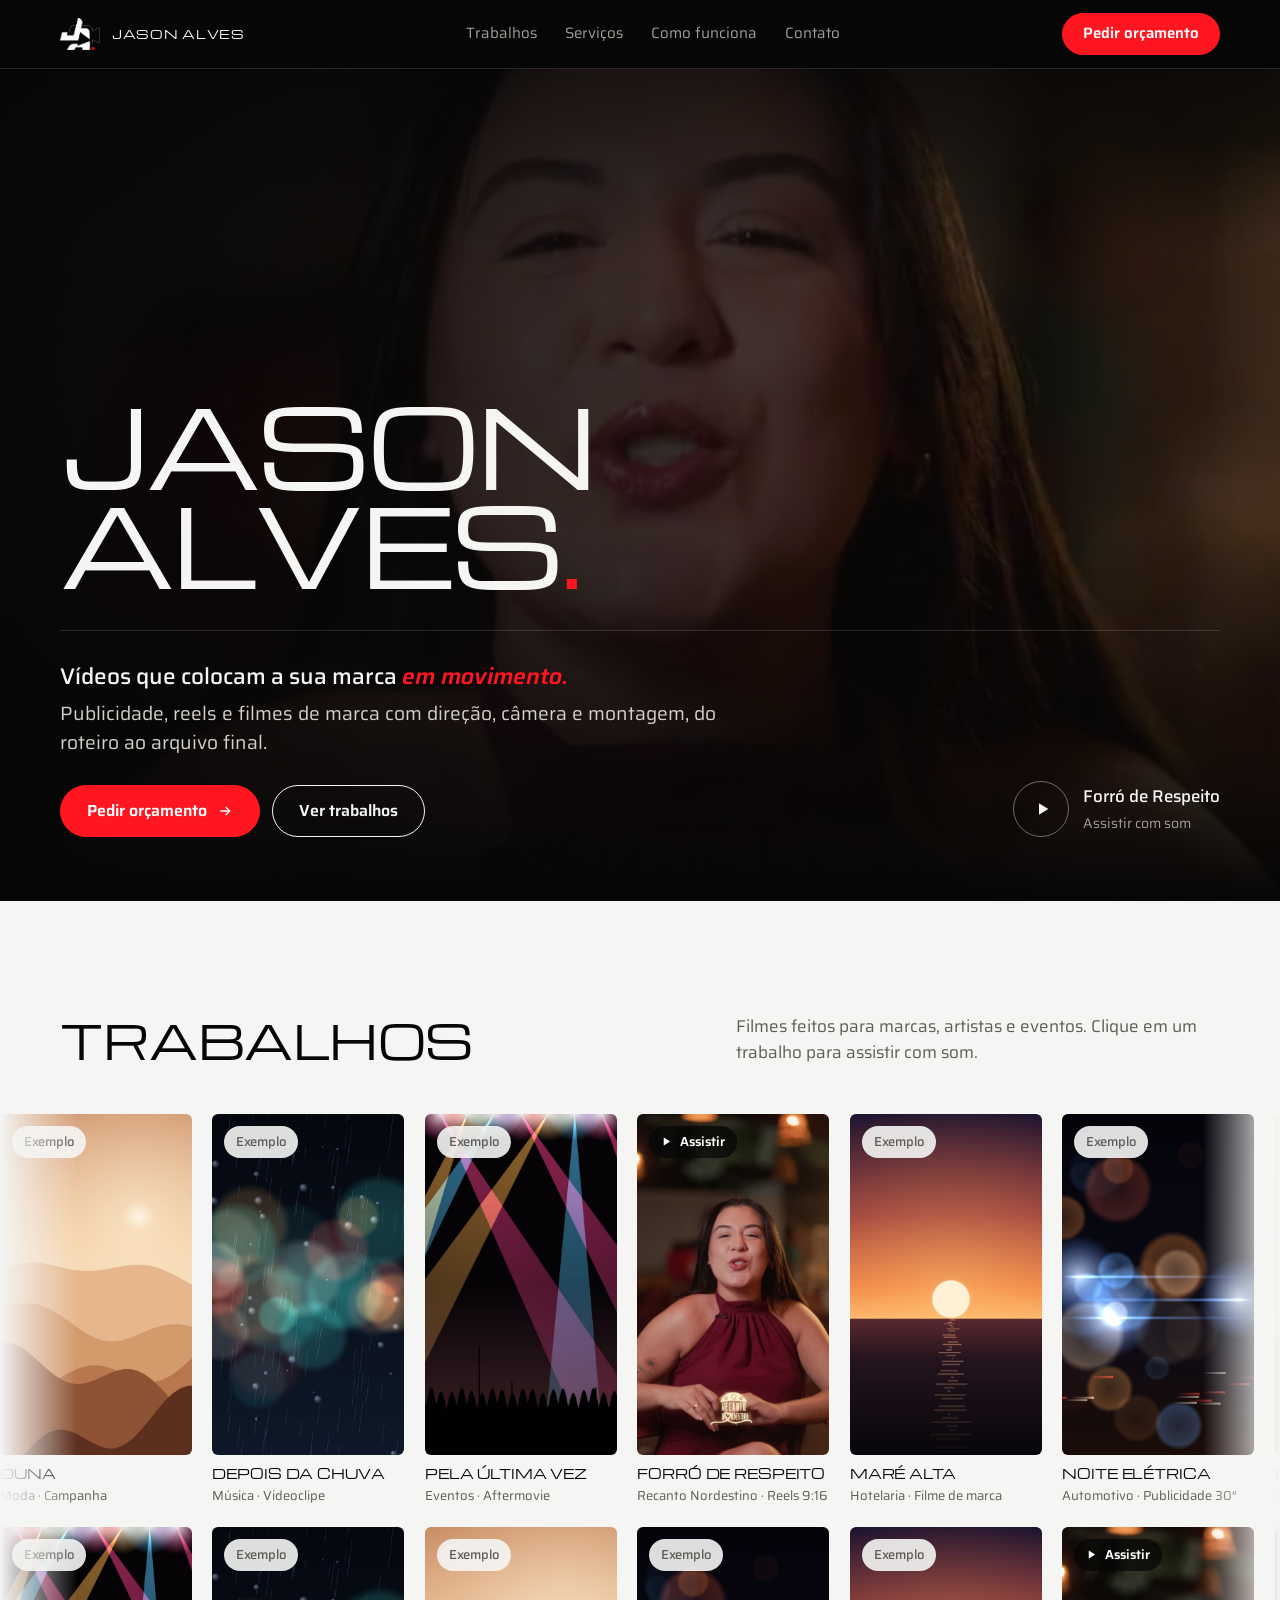
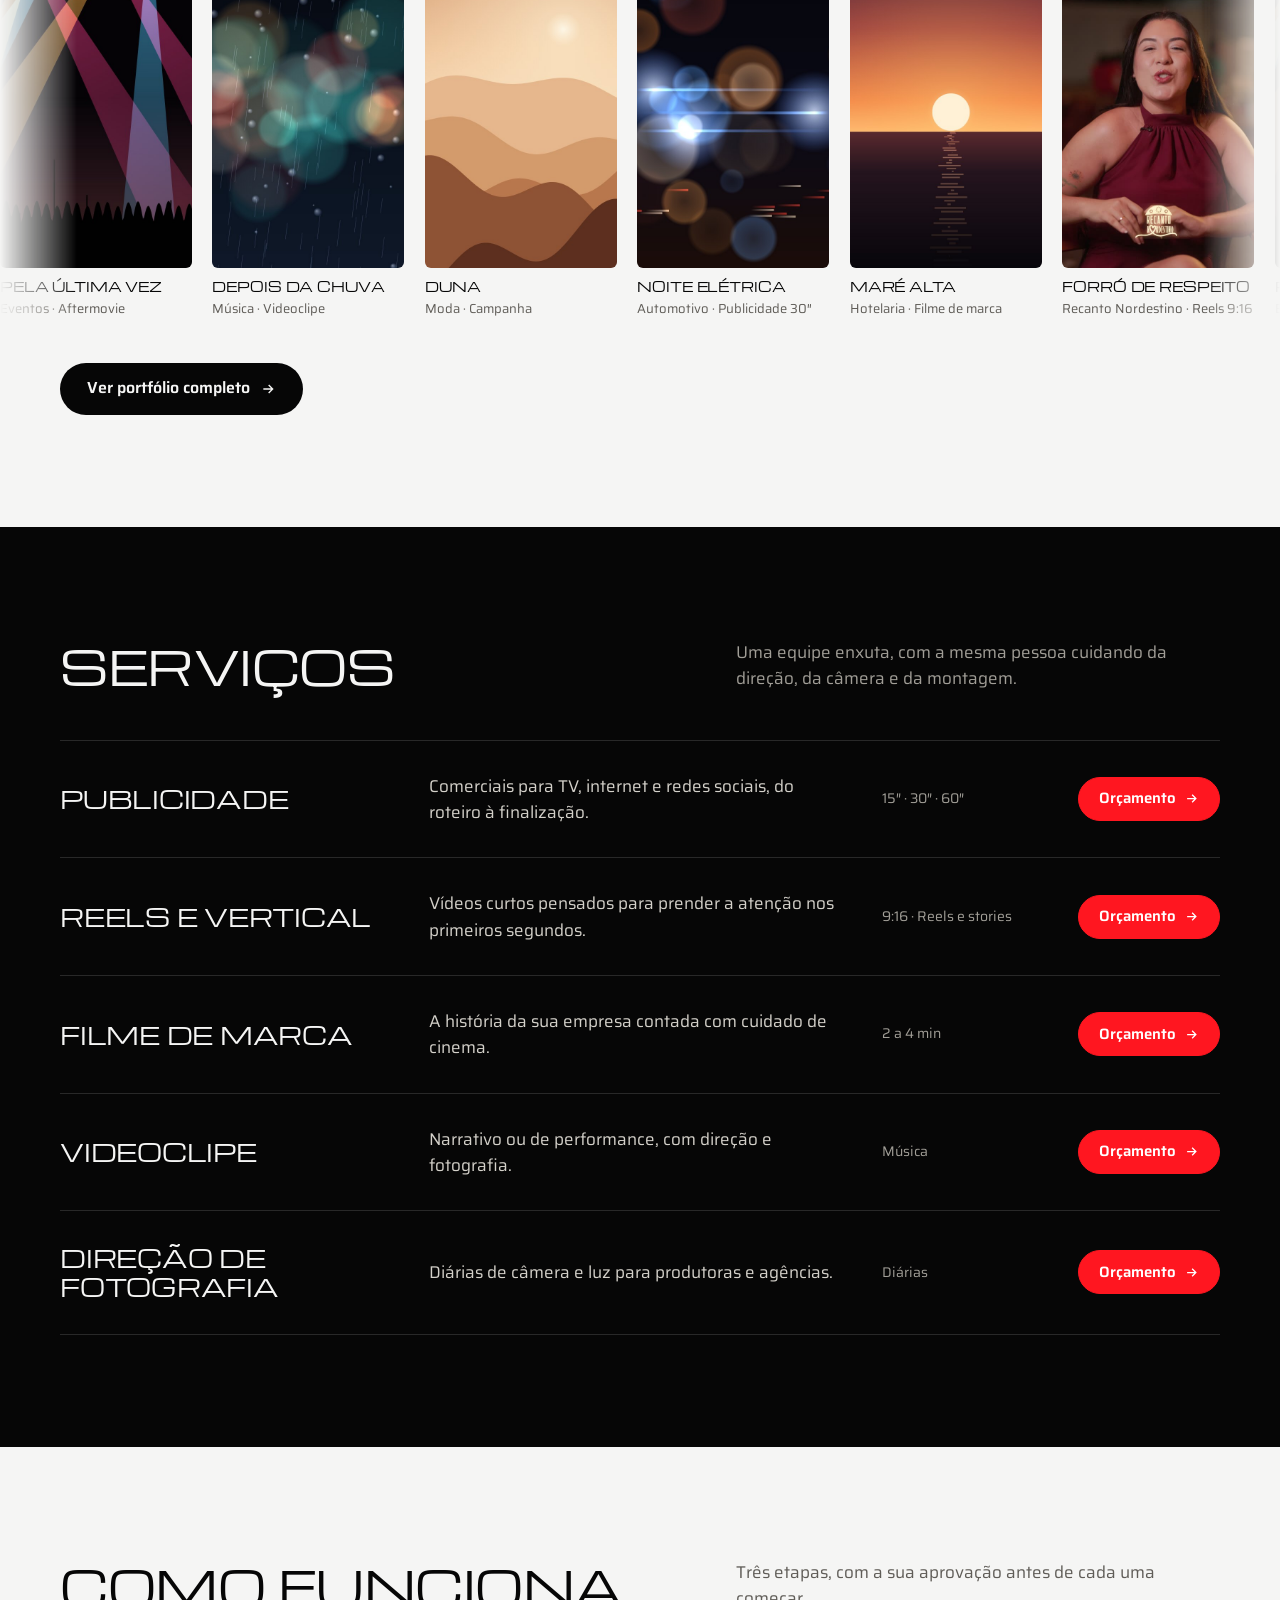
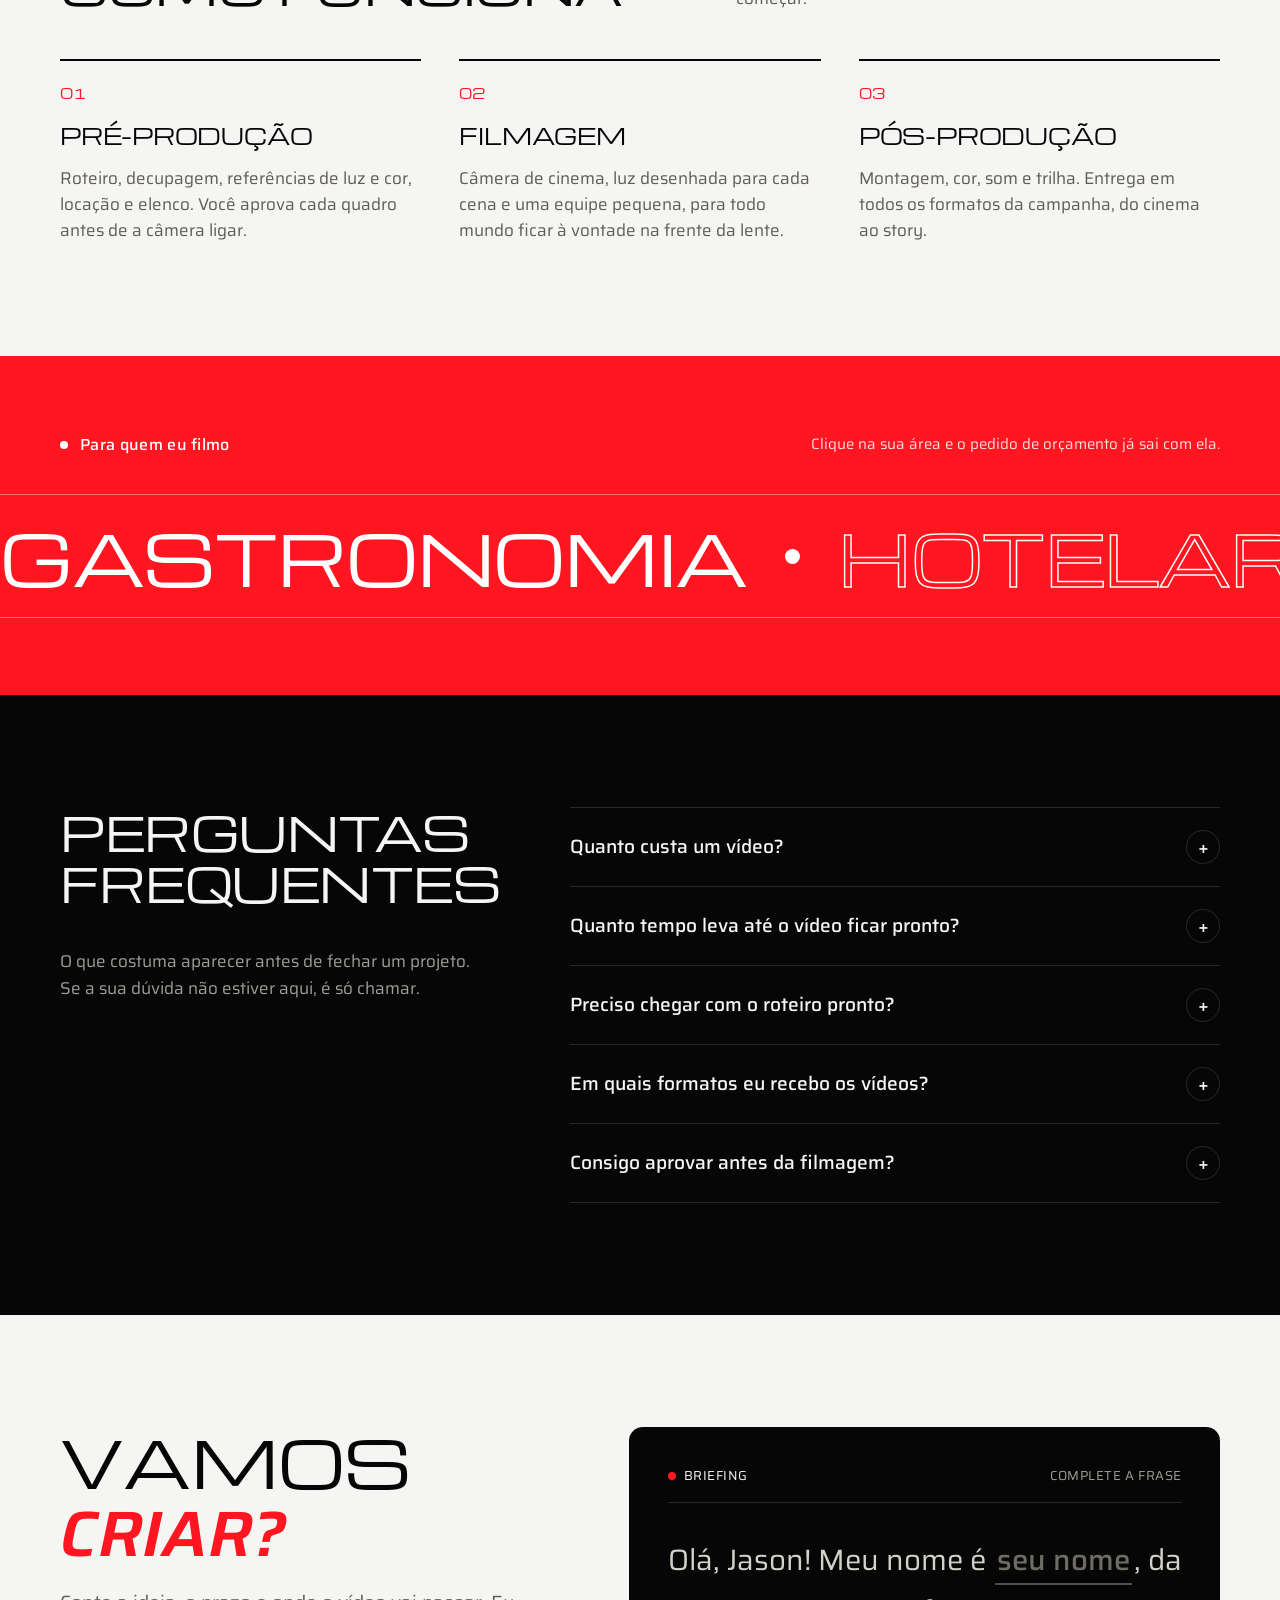
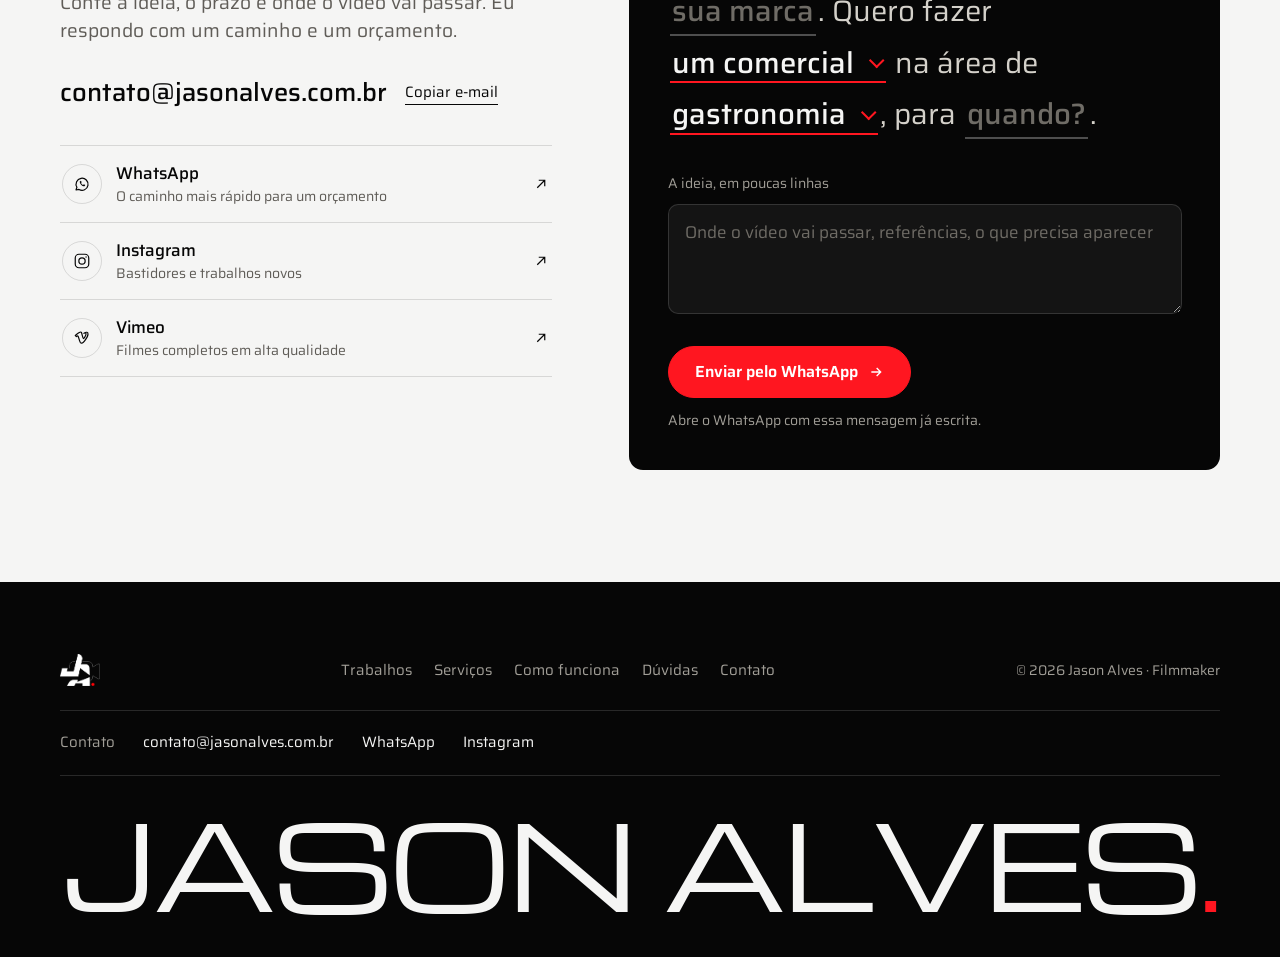
==== segundo/index.html @ 7a382212 "Versão estática em /segundo, ao lado do site atual Cópia do branch site-estatico com os caminhos aju" ====
<!doctype html>
<html lang="pt-BR">
<head>
<meta charset="utf-8">
<meta name="viewport" content="width=device-width, initial-scale=1, viewport-fit=cover">
<title>Jason Alves · Filmmaker</title>
<meta name="description" content="Jason Alves, filmmaker. Publicidade, reels, filmes de marca e videoclipes, do roteiro ao arquivo final.">
<meta name="theme-color" content="#060606">
<link rel="icon" type="image/png" href="/segundo/media/logo-dark.png">
<meta property="og:type" content="website">
<meta property="og:title" content="Jason Alves · Filmmaker">
<meta property="og:description" content="Publicidade, reels, filmes de marca e videoclipes.">
<meta property="og:image" content="/segundo/media/recanto-poster.jpg">
<meta name="twitter:card" content="summary_large_image">
<link rel="preconnect" href="https://fonts.googleapis.com">
<link rel="preconnect" href="https://fonts.gstatic.com" crossorigin>
<link rel="stylesheet" href="https://fonts.googleapis.com/css2?family=Michroma&family=Saira:ital,wght@0,400;0,500;0,600;1,500;1,600&display=swap">
<link rel="stylesheet" href="/segundo/assets/site.css">
</head>
<body>

<header class="top">
  <div class="wrap">
    <a class="brand" href="/segundo" aria-label="Jason Alves, início"><img src="/segundo/media/logo-light.png" alt="" width="40" height="32"><span>Jason Alves</span></a>
    <nav class="menu" aria-label="Principal">
      <a href="/segundo/trabalhos">Trabalhos</a><a href="/segundo/#servicos">Serviços</a><a href="/segundo/#processo">Como funciona</a><a href="/segundo/#contato">Contato</a>
    </nav>
    <a class="btn btn-red fx" href="/segundo/#contato">Pedir orçamento</a>
  </div>
</header>

<main>
<section class="hero dark" id="topo">
  <video class="hero-bg" id="heroVideo" src="/segundo/media/hero-wide.mp4" poster="/segundo/media/hero-wide.jpg" muted loop playsinline autoplay preload="auto" aria-hidden="true"></video>
  <div class="wrap">
    <h1 class="hero-name">Jason<br>Alves<i>.</i></h1>
    <div class="hero-foot">
      <div>
        <p class="lead"><strong>Vídeos que colocam a sua marca <em>em movimento.</em></strong> Publicidade, reels e filmes de marca com direção, câmera e montagem, do roteiro ao arquivo final.</p>
        <div class="cta">
          <a class="btn btn-red fx" href="#contato">Pedir orçamento
            <svg viewBox="0 0 24 24" fill="none" stroke="currentColor" stroke-width="2" aria-hidden="true"><path d="M5 12h14M13 6l6 6-6 6"/></svg></a>
          <a class="btn btn-ghost" href="#trabalhos">Ver trabalhos</a>
        </div>
      </div>
      <button class="hero-play" type="button" data-play="/segundo/media/recanto.mp4" data-title="Forró de Respeito · Recanto Nordestino">
        <span class="ic"><svg viewBox="0 0 24 24" fill="currentColor" aria-hidden="true"><path d="M6 3.5v17l14-8.5z"/></svg></span>
        <span><b>Forró de Respeito</b><small>Assistir com som</small></span></button>
    </div>
  </div>
</section>

<section class="reels-home" id="trabalhos">
  <div class="wrap">
    <div class="sec-head">
      <h2>Trabalhos</h2>
      <p>Filmes feitos para marcas, artistas e eventos. Clique em um trabalho para assistir com som.</p>
    </div>
  </div>
  <div class="reel-rows">
    <div class="reel-row" data-reel-row><div class="reel-track"></div></div>
    <div class="reel-row" data-reel-row><div class="reel-track"></div></div>
  </div>
  <div class="wrap reels-more">
    <a class="btn btn-dark" href="/segundo/trabalhos">Ver portfólio completo
      <svg viewBox="0 0 24 24" fill="none" stroke="currentColor" stroke-width="2" aria-hidden="true"><path d="M5 12h14M13 6l6 6-6 6"/></svg></a>
  </div>
</section>

<section class="dark" id="servicos">
  <div class="wrap">
    <div class="sec-head">
      <h2>Serviços</h2>
      <p>Uma equipe enxuta, com a mesma pessoa cuidando da direção, da câmera e da montagem.</p>
    </div>
    <ul class="svc">
      <li><h3>Publicidade</h3><p>Comerciais para TV, internet e redes sociais, do roteiro à finalização.</p><span>15″ · 30″ · 60″</span><a class="ask fx" href="#contato" data-tipo="Publicidade">Orçamento<svg viewBox="0 0 24 24" fill="none" stroke="currentColor" stroke-width="2" aria-hidden="true"><path d="M5 12h14M13 6l6 6-6 6"/></svg></a></li>
      <li><h3>Reels e vertical</h3><p>Vídeos curtos pensados para prender a atenção nos primeiros segundos.</p><span>9:16 · Reels e stories</span><a class="ask fx" href="#contato" data-tipo="Reels">Orçamento<svg viewBox="0 0 24 24" fill="none" stroke="currentColor" stroke-width="2" aria-hidden="true"><path d="M5 12h14M13 6l6 6-6 6"/></svg></a></li>
      <li><h3>Filme de marca</h3><p>A história da sua empresa contada com cuidado de cinema.</p><span>2 a 4 min</span><a class="ask fx" href="#contato" data-tipo="Filme de marca">Orçamento<svg viewBox="0 0 24 24" fill="none" stroke="currentColor" stroke-width="2" aria-hidden="true"><path d="M5 12h14M13 6l6 6-6 6"/></svg></a></li>
      <li><h3>Videoclipe</h3><p>Narrativo ou de performance, com direção e fotografia.</p><span>Música</span><a class="ask fx" href="#contato" data-tipo="Videoclipe">Orçamento<svg viewBox="0 0 24 24" fill="none" stroke="currentColor" stroke-width="2" aria-hidden="true"><path d="M5 12h14M13 6l6 6-6 6"/></svg></a></li>
      <li><h3>Direção de fotografia</h3><p>Diárias de câmera e luz para produtoras e agências.</p><span>Diárias</span><a class="ask fx" href="#contato" data-tipo="Direção de fotografia">Orçamento<svg viewBox="0 0 24 24" fill="none" stroke="currentColor" stroke-width="2" aria-hidden="true"><path d="M5 12h14M13 6l6 6-6 6"/></svg></a></li>
    </ul>
  </div>
</section>

<section id="processo">
  <div class="wrap">
    <div class="sec-head">
      <h2>Como funciona</h2>
      <p>Três etapas, com a sua aprovação antes de cada uma começar.</p>
    </div>
    <ol class="steps">
      <li><span class="n">01</span><h3>Pré-produção</h3><p>Roteiro, decupagem, referências de luz e cor, locação e elenco. Você aprova cada quadro antes de a câmera ligar.</p></li>
      <li><span class="n">02</span><h3>Filmagem</h3><p>Câmera de cinema, luz desenhada para cada cena e uma equipe pequena, para todo mundo ficar à vontade na frente da lente.</p></li>
      <li><span class="n">03</span><h3>Pós-produção</h3><p>Montagem, cor, som e trilha. Entrega em todos os formatos da campanha, do cinema ao story.</p></li>
    </ol>
  </div>
</section>

<section class="band" aria-labelledby="band-t">
  <div class="wrap band-head">
    <h2 id="band-t"><span class="rec" aria-hidden="true"></span>Para quem eu filmo</h2>
    <p>Clique na sua área e o pedido de orçamento já sai com ela.</p>
  </div>
  <div class="seg-row"><div class="seg-track"><ul class="seg-set"><li><a href="#contato" data-seg="Gastronomia">Gastronomia</a></li><li><a href="#contato" data-seg="Hotelaria e turismo">Hotelaria</a></li><li><a href="#contato" data-seg="Estética e beleza">Estética</a></li><li><a href="#contato" data-seg="Moda">Moda</a></li><li><a href="#contato" data-seg="Saúde e bem-estar">Saúde</a></li><li><a href="#contato" data-seg="Imobiliário">Imobiliário</a></li><li><a href="#contato" data-seg="Eventos">Eventos</a></li><li><a href="#contato" data-seg="Música">Música</a></li></ul><ul class="seg-set" aria-hidden="true"><li><a href="#contato" data-seg="Gastronomia" tabindex="-1">Gastronomia</a></li><li><a href="#contato" data-seg="Hotelaria e turismo" tabindex="-1">Hotelaria</a></li><li><a href="#contato" data-seg="Estética e beleza" tabindex="-1">Estética</a></li><li><a href="#contato" data-seg="Moda" tabindex="-1">Moda</a></li><li><a href="#contato" data-seg="Saúde e bem-estar" tabindex="-1">Saúde</a></li><li><a href="#contato" data-seg="Imobiliário" tabindex="-1">Imobiliário</a></li><li><a href="#contato" data-seg="Eventos" tabindex="-1">Eventos</a></li><li><a href="#contato" data-seg="Música" tabindex="-1">Música</a></li></ul></div></div>
</section>

<section class="faq dark" id="duvidas">
  <div class="wrap">
    <div class="sec-head">
      <h2>Perguntas frequentes</h2>
      <p>O que costuma aparecer antes de fechar um projeto. Se a sua dúvida não estiver aqui, é só chamar.</p>
    </div>
    <div class="qa">
      <details><summary>Quanto custa um vídeo?</summary><p>Depende do formato, da duração, do número de diárias e do tamanho da equipe. Me conte a ideia pelo formulário e eu envio um orçamento detalhado.</p></details>
      <details><summary>Quanto tempo leva até o vídeo ficar pronto?</summary><p>Varia com o projeto: um reel é bem mais rápido que um filme de marca, que passa por pré-produção, filmagem e pós. O prazo combinado entra no orçamento.</p></details>
      <details><summary>Preciso chegar com o roteiro pronto?</summary><p>Não. Roteiro e decupagem fazem parte da pré-produção. Se você já tiver uma ideia ou referências, ajuda bastante.</p></details>
      <details><summary>Em quais formatos eu recebo os vídeos?</summary><p>Nos formatos que a campanha pedir: 9:16 para reels e stories, 16:9 para YouTube e TV, 4:5 e 1:1 para o feed.</p></details>
      <details><summary>Consigo aprovar antes da filmagem?</summary><p>Sim. Roteiro, referências e plano de filmagem passam pela sua aprovação antes de a câmera ligar.</p></details>
    </div>
  </div>
</section>

<section class="contact" id="contato">
  <div class="wrap">
    <div>
      <h2>Vamos <em>criar?</em></h2>
      <p class="lead">Conte a ideia, o prazo e onde o vídeo vai passar. Eu respondo com um caminho e um orçamento.</p>
      <div class="mail-row">
        <span class="mail" id="mail">contato@jasonalves.com.br</span>
        <button class="copy" id="copyMail" type="button">Copiar e-mail</button>
      </div>
      <ul class="socials">
        <li><a href="https://wa.me/5511999999999" target="_blank" rel="noopener" data-wa="Olá, Jason! Vim pelo site e quero um orçamento.">
          <span class="ic"><svg viewBox="0 0 24 24" fill="none" stroke="currentColor" stroke-width="1.6" stroke-linejoin="round" aria-hidden="true"><path d="M4 20l1.2-3.6A8 8 0 1 1 8 19.2L4 20Z"/><path d="M9 8.6c0 3.3 3 6.4 6.4 6.4l1-1.6-2-1-.9.9c-1-.4-2.4-1.8-2.8-2.8l.9-.9-1-2-1.6 1Z" fill="currentColor" stroke="none"/></svg></span>
          <span><b>WhatsApp</b><small>O caminho mais rápido para um orçamento</small></span>
          <svg class="arr" viewBox="0 0 24 24" fill="none" stroke="currentColor" stroke-width="1.6" aria-hidden="true"><path d="M7 17 17 7M9 7h8v8"/></svg></a></li>
        <li><a href="https://instagram.com/" target="_blank" rel="noopener">
          <span class="ic"><svg viewBox="0 0 24 24" fill="none" stroke="currentColor" stroke-width="1.6" aria-hidden="true"><rect x="3" y="3" width="18" height="18" rx="5"/><circle cx="12" cy="12" r="4.2"/><circle cx="17.4" cy="6.6" r=".9" fill="currentColor" stroke="none"/></svg></span>
          <span><b>Instagram</b><small>Bastidores e trabalhos novos</small></span>
          <svg class="arr" viewBox="0 0 24 24" fill="none" stroke="currentColor" stroke-width="1.6" aria-hidden="true"><path d="M7 17 17 7M9 7h8v8"/></svg></a></li>
        <li><a href="https://vimeo.com/" target="_blank" rel="noopener">
          <span class="ic"><svg viewBox="0 0 24 24" fill="none" stroke="currentColor" stroke-width="1.6" stroke-linejoin="round" aria-hidden="true"><path d="M3 8.5 4.4 10c1-.8 1.8-1.2 2.3-.6.8 1 1.7 6.9 3.2 8.7 1.4 1.6 3.4.6 5.6-2.3 2.7-3.5 4.3-6.6 4.5-8.7.3-3.2-2.4-3.6-5.4-1.4 1.6-.9 3.2-.7 2.7 1.5-.5 2.1-2.6 5.6-3.5 5.6-.8 0-1.6-6.2-2.6-8.3C10 2.8 6.3 6 3 8.5Z"/></svg></span>
          <span><b>Vimeo</b><small>Filmes completos em alta qualidade</small></span>
          <svg class="arr" viewBox="0 0 24 24" fill="none" stroke="currentColor" stroke-width="1.6" aria-hidden="true"><path d="M7 17 17 7M9 7h8v8"/></svg></a></li>
      </ul>
    </div>
    <form class="brief" id="brief" novalidate aria-label="Pedido de orçamento">
      <div class="brief-bar" aria-hidden="true"><span><i class="rec"></i>Briefing</span><span>Complete a frase</span></div>
      <p class="madlib">
        Olá, Jason! Meu nome é
        <label class="sr" for="f-name">Seu nome</label><input id="f-name" name="nome" autocomplete="given-name" placeholder="seu nome" size="9">,
        da
        <label class="sr" for="f-brand">Marca ou empresa</label><input id="f-brand" name="marca" autocomplete="organization" placeholder="sua marca" size="10">.
        Quero fazer
        <label class="sr" for="f-tipo">Tipo de projeto</label><span class="sel"><select id="f-tipo" name="tipo"><option value="Publicidade">um comercial</option><option value="Reels">reels</option><option value="Filme de marca">um filme de marca</option><option value="Videoclipe">um videoclipe</option><option value="Direção de fotografia">diárias de fotografia</option></select></span>
        na área de
        <label class="sr" for="f-seg">Segmento</label><span class="sel"><select id="f-seg" name="segmento"><option value="Gastronomia">gastronomia</option><option value="Hotelaria e turismo">hotelaria e turismo</option><option value="Estética e beleza">estética e beleza</option><option value="Moda">moda</option><option value="Saúde e bem-estar">saúde e bem-estar</option><option value="Imobiliário">imobiliário</option><option value="Eventos">eventos</option><option value="Música">música</option><option value="Outro">outra área</option></select></span>,
        para
        <label class="sr" for="f-when">Prazo</label><input id="f-when" name="prazo" placeholder="quando?" size="9">.
      </p>
      <label class="idea" for="f-msg"><span>A ideia, em poucas linhas</span>
        <textarea id="f-msg" name="msg" rows="3" placeholder="Onde o vídeo vai passar, referências, o que precisa aparecer"></textarea></label>
      <div class="brief-send">
        <a class="btn btn-red fx" id="send" href="https://wa.me/5511999999999" target="_blank" rel="noopener">Enviar pelo WhatsApp
          <svg viewBox="0 0 24 24" fill="none" stroke="currentColor" stroke-width="2" aria-hidden="true"><path d="M5 12h14M13 6l6 6-6 6"/></svg></a>
        <p class="note">Abre o WhatsApp com essa mensagem já escrita.</p>
      </div>
    </form>
  </div>
</section>
</main>

<footer class="foot dark">
  <div class="wrap">
    <div class="foot-top">
      <img src="/segundo/media/logo-light.png" alt="Jason Alves" width="40" height="32">
      <nav aria-label="Rodapé"><a href="/segundo/trabalhos">Trabalhos</a><a href="/segundo/#servicos">Serviços</a><a href="/segundo/#processo">Como funciona</a><a href="/segundo/#duvidas">Dúvidas</a><a href="/segundo/#contato">Contato</a></nav>
      <small>© <span id="year">2026</span> Jason Alves · Filmmaker</small>
    </div>
    <div class="foot-contact">
      <span>Contato</span>
      <a href="mailto:contato@jasonalves.com.br">contato@jasonalves.com.br</a>
      <a href="https://wa.me/5511999999999" target="_blank" rel="noopener" data-wa="Olá, Jason! Vim pelo site e quero um orçamento.">WhatsApp</a>
      <a href="https://instagram.com/" target="_blank" rel="noopener">Instagram</a>
    </div>
    <span class="wordmark" id="wordmark" aria-hidden="true">Jason Alves<i>.</i></span>
  </div>
</footer>

<a class="mbar" id="mbar" href="https://wa.me/5511999999999" target="_blank" rel="noopener" data-wa="Olá, Jason! Vim pelo site e quero um orçamento.">
  <svg viewBox="0 0 24 24" fill="none" stroke="currentColor" stroke-width="1.8" stroke-linejoin="round" aria-hidden="true"><path d="M4 20l1.2-3.6A8 8 0 1 1 8 19.2L4 20Z"/><path d="M9 8.6c0 3.3 3 6.4 6.4 6.4l1-1.6-2-1-.9.9c-1-.4-2.4-1.8-2.8-2.8l.9-.9-1-2-1.6 1Z" fill="currentColor" stroke="none"/></svg>
  Pedir orçamento no WhatsApp</a>

<dialog class="player" id="player" aria-label="Player de vídeo">
  <video id="playerVideo" controls playsinline preload="none"></video>
  <div class="player-bar"><span id="playerTitle"></span><button type="button" id="playerClose">Fechar</button></div>
</dialog>

<script src="/segundo/assets/trabalhos.js"></script>
<script src="/segundo/assets/site.js"></script>
</body>
</html>
---- segundo/assets/site.css ----
/* Jason Alves — versão estática. Uma ideia por faixa, leitura de outdoor: o que faz, para quem, como pedir.
   Marca: preto #060606, vermelho #FF1620. Títulos Michroma (no lugar da Conthrax), texto Saira (no lugar da Spantaran). */
:root{
  --ink:#060606; --ink-2:#141414; --paper:#f5f5f4; --white:#ffffff;
  --stone:#5f5c57; --ash:#a19e97; --red:#ff1620;
  --line-dark:rgba(245,245,244,.14); --line-light:rgba(6,6,6,.12);
  --f-display:'Michroma','Eurostile','Arial Black',sans-serif;
  --f-body:'Saira','Helvetica Neue',Arial,sans-serif;
  --max:1240px; --pad:clamp(16px,4vw,40px);
  color-scheme:light;
}
*{box-sizing:border-box}
html{scroll-behavior:smooth;scroll-padding-top:76px;background:var(--ink)}
@media (prefers-reduced-motion:reduce){html{scroll-behavior:auto}}
body{margin:0;background:var(--paper);color:var(--ink);font-family:var(--f-body);font-size:17px;line-height:1.55;-webkit-font-smoothing:antialiased}
img,video{max-width:100%;display:block}
a{color:inherit;text-decoration:none}
button{font:inherit;color:inherit;background:none;border:0;padding:0;cursor:pointer}
:focus-visible{outline:2px solid var(--red);outline-offset:3px}
.wrap{max-width:var(--max);margin-inline:auto;padding-left:max(var(--pad),env(safe-area-inset-left,0px));padding-right:max(var(--pad),env(safe-area-inset-right,0px))}
.dark{background:var(--ink);color:var(--paper)}
.eyebrow{display:flex;align-items:center;gap:10px;font-size:14px;font-weight:500;letter-spacing:.02em;color:var(--ash)}
.rec{width:8px;height:8px;border-radius:50%;background:var(--red);flex:none}
h1,h2,h3{margin:0;font-family:var(--f-display);font-weight:400;text-transform:uppercase;letter-spacing:-.01em;text-wrap:balance}
h2{font-size:clamp(28px,3.6vw,48px);line-height:1.1}
em{font-family:var(--f-body);font-style:italic;font-weight:600;color:var(--red);letter-spacing:0}
.lead{margin:0;font-size:clamp(17px,1.5vw,20px);line-height:1.5;max-width:48ch}
.btn{display:inline-flex;align-items:center;gap:10px;min-height:52px;padding:0 26px;border-radius:100px;font-weight:600;font-size:16px;border:1px solid transparent;transition:background-color .2s,color .2s,border-color .2s}
.btn svg{width:16px;height:16px}
.btn-red{background:var(--red);color:#fff}
.btn-red:hover{background:#d90f18}
.btn-ghost{border-color:currentColor}
.dark .btn-ghost:hover{background:var(--paper);color:var(--ink);border-color:var(--paper)}
.sec-head{display:flex;justify-content:space-between;align-items:flex-end;gap:24px;flex-wrap:wrap;margin-bottom:clamp(28px,4vw,48px)}
.sec-head p{margin:0;max-width:44ch;color:var(--stone)}
.dark .sec-head p{color:var(--ash)}
section{padding-block:clamp(64px,9vw,112px)}

/* Header */
.top{position:sticky;top:0;z-index:20;background:var(--ink);color:var(--paper);border-bottom:1px solid var(--line-dark);padding-top:env(safe-area-inset-top,0px)}
.top .wrap{display:flex;align-items:center;justify-content:space-between;gap:20px;height:68px}
.brand{display:flex;align-items:center;gap:12px;font-family:var(--f-display);font-size:12px;letter-spacing:.06em;text-transform:uppercase}
.brand img{height:32px;width:auto}
.menu{display:flex;gap:28px;font-size:15px}
.menu a{color:var(--ash);transition:color .2s}
.menu a:hover{color:var(--paper)}
.top .btn{min-height:42px;padding:0 20px;font-size:15px}
@media (max-width:820px){.menu{display:none}}
@media (max-width:520px){.brand span{display:none}.top .btn{white-space:nowrap;padding:0 16px;font-size:14px}}

/* Hero: vídeo de fundo esmaecido, nome em destaque */
.hero{position:relative;isolation:isolate;overflow:hidden;min-height:min(calc(100svh - 68px),860px);display:flex;align-items:flex-end;padding-block:clamp(56px,8vw,96px) clamp(40px,5vw,64px)}
.hero>.wrap{width:100%}
.hero-bg{position:absolute;inset:0;z-index:-2;width:100%;height:100%;max-width:none;object-fit:cover;object-position:62% 30%;opacity:.6}
.hero::before{content:"";position:absolute;inset:0;z-index:-1;background:linear-gradient(90deg,rgba(6,6,6,.92) 0%,rgba(6,6,6,.6) 45%,rgba(6,6,6,.15) 100%),linear-gradient(0deg,var(--ink) 0%,rgba(6,6,6,0) 45%),linear-gradient(180deg,rgba(6,6,6,.6) 0%,rgba(6,6,6,0) 22%)}
.hero-name{font-size:clamp(46px,min(8.4vw,15svh),132px);line-height:.92;letter-spacing:-.035em;margin:0}
.hero-name i{font-style:normal;color:var(--red)}
.hero-foot{display:flex;justify-content:space-between;align-items:flex-end;gap:32px;flex-wrap:wrap;margin-top:clamp(24px,3vw,40px);padding-top:clamp(20px,2.4vw,28px);border-top:1px solid var(--line-dark)}
.hero .lead{color:#d4d1ca;max-width:52ch}
.hero .lead strong{display:block;font-weight:500;color:var(--paper);font-size:1.18em;margin-bottom:6px}
.hero .lead em{font-size:1em}
.cta{display:flex;flex-wrap:wrap;gap:12px;margin-top:28px}
.hero-play{display:flex;align-items:center;gap:14px;text-align:left;color:var(--paper)}
.hero-play .ic{width:56px;height:56px;border-radius:50%;border:1px solid rgba(245,245,244,.4);display:grid;place-items:center;transition:background-color .2s,border-color .2s}
.hero-play .ic svg{width:16px;height:16px;margin-left:3px}
.hero-play:hover .ic{background:var(--red);border-color:var(--red)}
.hero-play b{display:block;font-weight:500}
.hero-play small{font-size:14px;color:var(--ash)}
@media (max-width:820px){
  .hero{min-height:calc(100svh - 68px - 72px)}
  .hero-bg{object-position:50% 25%}
  .hero::before{background:linear-gradient(0deg,var(--ink) 0%,rgba(6,6,6,.82) 45%,rgba(6,6,6,.35) 100%)}
  .hero-name{font-size:clamp(46px,15vw,110px)}
  .hero-play{order:-1}
}

/* Works */
.works-grid{display:grid;grid-template-columns:repeat(3,minmax(0,1fr));gap:clamp(16px,2vw,28px);list-style:none;margin:0;padding:0}
.work{display:flex;flex-direction:column;gap:14px}
.work-media{position:relative;display:block;width:100%;aspect-ratio:4/5;border-radius:6px;overflow:hidden;background:#ddd;text-align:left}
.work-media img{width:100%;height:100%;object-fit:cover}
.badge{position:absolute;left:12px;top:12px;display:inline-flex;align-items:center;gap:8px;padding:6px 12px;border-radius:100px;font-size:13px;font-weight:600;background:rgba(6,6,6,.72);color:#fff}
.badge svg{width:11px;height:11px}
.badge.soon{background:rgba(245,245,244,.9);color:var(--stone);font-weight:500}
button.work-media{transition:box-shadow .2s}
button.work-media:hover{box-shadow:0 0 0 3px var(--red)}
.work h3{font-size:15px;line-height:1.3}
.work p{margin:4px 0 0;font-size:15px;color:var(--stone)}
@media (max-width:820px){.works-grid{grid-template-columns:repeat(2,minmax(0,1fr))}}

/* Services */
.svc{list-style:none;margin:0;padding:0;border-top:1px solid var(--line-dark)}
.svc li{display:grid;grid-template-columns:minmax(0,1fr) minmax(0,1.25fr) 150px 150px;gap:clamp(16px,3vw,48px);align-items:center;padding-block:clamp(22px,2.6vw,32px);border-bottom:1px solid var(--line-dark)}
.svc h3{font-size:clamp(18px,1.9vw,26px);line-height:1.2}
.svc p{margin:0;color:#d4d1ca}
.svc span{font-size:14px;color:var(--ash);white-space:nowrap}
.svc .ask{justify-self:end;display:inline-flex;align-items:center;gap:8px;min-height:44px;padding:0 20px;border-radius:100px;background:var(--red);border:1px solid var(--red);color:#fff;font-size:15px;font-weight:600;white-space:nowrap}
.svc .ask svg{width:15px;height:15px}
@media (max-width:820px){.svc li{grid-template-columns:1fr;gap:8px}.svc span{white-space:normal}.svc .ask{justify-self:start;margin-top:8px}}

/* Preenchimento dos botões vermelhos: o branco nasce no ponto onde o mouse entra e recolhe para onde ele sai */
.fx{position:relative;overflow:hidden;isolation:isolate;border-color:var(--red);transition:color .35s}
.fx::before{content:"";position:absolute;z-index:-1;left:var(--x,50%);top:var(--y,50%);width:var(--d,320px);height:var(--d,320px);margin:calc(var(--d,320px) / -2) 0 0 calc(var(--d,320px) / -2);border-radius:50%;background:#fff;transform:scale(0);transition:transform .5s cubic-bezier(.6,0,.2,1);pointer-events:none}
.fx.in::before{transform:scale(1)}
.fx.in{color:var(--red)}
.btn-red.fx:hover{background:var(--red)}
@media (prefers-reduced-motion:reduce){.fx::before{transition:none}}

/* Process */
.steps{display:grid;grid-template-columns:repeat(3,minmax(0,1fr));gap:clamp(20px,3vw,40px);list-style:none;margin:0;padding:0;counter-reset:step}
.steps li{border-top:2px solid var(--ink);padding-top:22px}
.steps .n{display:block;font-family:var(--f-display);font-size:14px;color:var(--red);margin-bottom:14px}
.steps h3{font-size:clamp(18px,1.7vw,22px);margin-bottom:12px}
.steps p{margin:0;color:var(--stone)}
@media (max-width:820px){.steps{grid-template-columns:1fr}}

/* Segments band */
.band{background:var(--red);color:#fff;overflow:hidden;padding-block:clamp(48px,6vw,80px)}
.band-head{display:flex;justify-content:space-between;align-items:baseline;gap:8px 32px;flex-wrap:wrap;margin-bottom:clamp(24px,3vw,40px)}
.band h2{display:flex;align-items:center;gap:12px;font-family:var(--f-body);text-transform:none;font-weight:500;font-size:16px;letter-spacing:.02em}
.band h2 .rec{background:#fff}
.band-head p{margin:0;font-size:15px;color:rgba(255,255,255,.85)}
.seg-row{overflow:hidden;border-block:1px solid rgba(255,255,255,.35)}
.seg-track{display:flex;width:max-content;animation:reel-run 40s linear infinite}
.seg-row:hover .seg-track,.seg-row:focus-within .seg-track{animation-play-state:paused}
.seg-set{display:flex;margin:0;padding:0;list-style:none}
.seg-set li{display:flex;align-items:center}
.seg-set li::after{content:"";width:.22em;height:.22em;margin:0 .55em;border-radius:50%;background:#fff;font-size:clamp(34px,5.4vw,78px)}
.seg-set a{display:block;padding-block:clamp(14px,1.8vw,24px);font-family:var(--f-display);text-transform:uppercase;font-size:clamp(34px,5.4vw,78px);line-height:1.1;letter-spacing:-.02em;white-space:nowrap;transition:color .25s,-webkit-text-stroke-color .25s}
.seg-set li:nth-child(even) a{color:transparent;-webkit-text-stroke:1.5px #fff}
.seg-set a:hover,.seg-set li:nth-child(even) a:hover{color:var(--ink);-webkit-text-stroke-color:var(--ink)}
.seg-set a:focus-visible{outline-color:#fff}
@media (prefers-reduced-motion:reduce){.seg-track{animation:none;width:auto}.seg-set{flex-wrap:wrap;padding-inline:var(--pad)}.seg-set[aria-hidden="true"]{display:none}}

/* Contact */
.contact .wrap{display:grid;grid-template-columns:minmax(0,1fr) minmax(0,1.2fr);gap:clamp(40px,6vw,96px)}
.contact h2{font-size:clamp(36px,5vw,72px);line-height:1.05;margin-bottom:20px}
.contact .lead{color:var(--stone)}
.mail-row{display:flex;align-items:center;flex-wrap:wrap;gap:12px 18px;margin-top:28px}
.mail{font-size:clamp(20px,2vw,26px);font-weight:500;user-select:all;word-break:break-word}
.copy{font-size:15px;border-bottom:1px solid currentColor}
.socials{list-style:none;margin:32px 0 0;padding:0;border-top:1px solid var(--line-light)}
.socials a{display:grid;grid-template-columns:auto minmax(0,1fr) auto;align-items:center;gap:14px;padding:14px 2px;border-bottom:1px solid var(--line-light);transition:color .2s}
.socials a:hover{color:var(--red)}
.socials .ic{width:40px;height:40px;border-radius:50%;border:1px solid var(--line-light);display:grid;place-items:center}
.socials .ic svg{width:18px;height:18px}
.socials b{font-weight:500}
.socials small{display:block;font-size:14px;color:var(--stone)}
.socials .arr{width:18px;height:18px}
/* Briefing em forma de frase: o que a pessoa escreve já é a mensagem */
.sr{position:absolute;width:1px;height:1px;overflow:hidden;clip:rect(0 0 0 0);white-space:nowrap}
form.brief{align-self:start;background:var(--ink);color:var(--paper);border-radius:14px;padding:clamp(22px,3vw,40px);display:flex;flex-direction:column;gap:clamp(22px,2.6vw,32px)}
.brief-bar{display:flex;justify-content:space-between;gap:12px;padding-bottom:16px;border-bottom:1px solid var(--line-dark);font-size:13px;color:var(--ash);letter-spacing:.04em;text-transform:uppercase}
.brief-bar span:first-child{display:flex;align-items:center;gap:8px;color:var(--paper)}
.brief-bar .rec{animation:blink 1.6s steps(2,start) infinite}
@keyframes blink{to{visibility:hidden}}
@media (prefers-reduced-motion:reduce){.brief-bar .rec{animation:none}}
.madlib{margin:0;font-size:clamp(22px,2.3vw,32px);line-height:1.75;font-weight:400;color:#d4d1ca}
.madlib input,.madlib select{font:inherit;font-weight:500;color:var(--paper);background:transparent;border:0;border-bottom:2px solid rgba(245,245,244,.3);border-radius:0;padding:0 2px;margin:0 2px;line-height:1.2;max-width:100%;field-sizing:content;min-width:4ch;transition:border-color .2s}
.madlib input::placeholder{color:#6f6c66}
.madlib input:focus,.madlib select:focus{outline:none;border-bottom-color:var(--red)}
.madlib input:not(:placeholder-shown){border-bottom-color:var(--red)}
.sel{position:relative;display:inline-block;max-width:100%}
.madlib select{appearance:none;-webkit-appearance:none;cursor:pointer;border-bottom-color:var(--red);padding-right:1.1em;color:var(--paper)}
.madlib select option{background:var(--ink);color:var(--paper);font-size:17px}
.sel::after{content:"";position:absolute;right:.2em;top:50%;width:.32em;height:.32em;border-right:2px solid var(--red);border-bottom:2px solid var(--red);transform:translateY(-70%) rotate(45deg);pointer-events:none}
.idea{display:flex;flex-direction:column;gap:10px}
.idea span{font-size:14px;color:var(--ash)}
.idea textarea{font:inherit;font-size:17px;color:var(--paper);background:var(--ink-2);border:1px solid var(--line-dark);border-radius:10px;padding:14px 16px;resize:vertical;min-height:110px;transition:border-color .2s}
.idea textarea::placeholder{color:#6f6c66}
.idea textarea:focus{outline:none;border-color:var(--red)}
.brief-send{display:flex;align-items:center;flex-wrap:wrap;gap:12px 20px}
.brief .note{margin:0;font-size:14px;color:var(--ash)}
@media (max-width:820px){.contact .wrap{grid-template-columns:1fr}}

/* FAQ */
.faq .wrap{display:grid;grid-template-columns:minmax(0,.8fr) minmax(0,1.2fr);gap:clamp(32px,6vw,96px);align-items:start}
.faq .sec-head{margin:0}
.faq .sec-head p{margin-top:16px}
.qa{border-top:1px solid var(--line-dark)}
.qa details{border-bottom:1px solid var(--line-dark)}
.qa summary{display:flex;justify-content:space-between;align-items:center;gap:20px;padding:22px 0;cursor:pointer;list-style:none;font-size:clamp(17px,1.5vw,20px);font-weight:500}
.qa summary::-webkit-details-marker{display:none}
.qa summary::after{content:"+";flex:none;width:32px;height:32px;border-radius:50%;border:1px solid var(--line-dark);display:grid;place-items:center;font-size:20px;line-height:1;color:var(--paper)}
.qa details[open] summary::after{content:"−";background:var(--red);border-color:var(--red)}
.qa details p{margin:0 0 22px;max-width:60ch;color:#d4d1ca}
@media (max-width:820px){.faq .wrap{grid-template-columns:1fr}}

/* Mobile WhatsApp bar */
.mbar{display:none}
@media (max-width:820px){
  body{padding-bottom:calc(72px + env(safe-area-inset-bottom,0px))}
  .mbar{position:fixed;left:0;right:0;bottom:0;z-index:30;display:flex;align-items:center;justify-content:center;gap:10px;min-height:60px;padding:8px max(16px,env(safe-area-inset-left,0px)) calc(8px + env(safe-area-inset-bottom,0px)) max(16px,env(safe-area-inset-right,0px));background:var(--red);color:#fff;font-weight:600;font-size:16px}
  .mbar svg{width:20px;height:20px}
  .mbar[hidden]{display:none}
}

/* Footer */
.foot{padding-block:clamp(48px,6vw,72px) calc(clamp(24px,4vw,48px) + env(safe-area-inset-bottom,0px));overflow:hidden}
.foot-top{display:flex;justify-content:space-between;align-items:center;gap:20px;flex-wrap:wrap;padding-bottom:24px;border-bottom:1px solid var(--line-dark)}
.foot-top img{height:32px;width:auto}
.foot-top nav{display:flex;gap:22px;flex-wrap:wrap;font-size:15px;color:var(--ash)}
.foot-top nav a:hover{color:var(--paper)}
.foot-top small{font-size:14px;color:var(--ash)}
.foot-contact{display:flex;flex-wrap:wrap;gap:10px 28px;padding-block:20px;border-bottom:1px solid var(--line-dark);font-size:15px}
.foot-contact a{color:var(--paper)}
.foot-contact a:hover{color:var(--red)}
.foot-contact span{color:var(--ash)}
.wordmark{display:block;margin-top:clamp(20px,3vw,36px);margin-bottom:0;font-family:var(--f-display);text-transform:uppercase;white-space:nowrap;line-height:.84;letter-spacing:-.035em;font-size:12vw}
.wordmark i{font-style:normal;color:var(--red)}

/* Player */
dialog.player{width:min(92vw,520px);max-height:92vh;padding:0;border:0;border-radius:10px;background:#000;color:#fff;overflow:hidden}
dialog.player::backdrop{background:rgba(6,6,6,.86)}
.player video{width:100%;max-height:calc(92vh - 56px);aspect-ratio:9/16;object-fit:contain;background:#000}
.player-bar{display:flex;justify-content:space-between;align-items:center;gap:12px;height:56px;padding:0 16px;font-size:15px}
.player-bar button{border-bottom:1px solid currentColor}

/* ---------- Cards com vídeo (home e portfólio) ---------- */
.work-media video,.work-media img{width:100%;height:100%;object-fit:cover}
.work-info h3{font-size:15px;line-height:1.3}
.work-info p{margin:4px 0 0;font-size:15px;color:var(--stone)}
.btn-dark{background:var(--ink);color:var(--paper)}
.btn-dark:hover{background:var(--red)}

/* ---------- Home: duas linhas de trabalhos rodando ---------- */
.reels-home{overflow:hidden}
.reel-rows{display:grid;gap:clamp(14px,1.6vw,22px)}
.reel-row{overflow:hidden;-webkit-mask:linear-gradient(90deg,transparent,#000 6%,#000 94%,transparent);mask:linear-gradient(90deg,transparent,#000 6%,#000 94%,transparent)}
.reel-track{display:flex;width:max-content;animation:reel-run 36s linear infinite}
.reel-row.rev .reel-track{animation-direction:reverse;animation-duration:42s}
.reel-row:hover .reel-track,.reel-row:focus-within .reel-track{animation-play-state:paused}
@keyframes reel-run{to{transform:translateX(-50%)}}
.reel-set{display:flex;gap:clamp(14px,1.6vw,22px);margin:0;padding:0 clamp(14px,1.6vw,22px) 0 0;list-style:none}
.reel-set .work{width:clamp(150px,15vw,220px);flex:none;gap:10px}
.reel-set .work-media{aspect-ratio:9/16}
.reel-set .work-info h3{font-size:13px}
.reel-set .work-info p{font-size:13px}
.reels-more{margin-top:clamp(28px,4vw,44px)}
@media (prefers-reduced-motion:reduce){
  .reel-track{animation:none}
  .reel-row{overflow-x:auto;-webkit-mask:none;mask:none}
  .reel-set[aria-hidden="true"]{display:none}
}

/* ---------- Página /trabalhos ---------- */
.page-head{padding-block:clamp(48px,7vw,88px) clamp(36px,5vw,56px)}
.page-head h1{font-size:clamp(36px,5.6vw,80px);line-height:1.04;margin:18px 0 18px}
.page-head .lead{color:#d4d1ca}
.filters-bar{display:flex;justify-content:space-between;align-items:center;gap:16px;flex-wrap:wrap;margin-bottom:clamp(24px,3vw,36px)}
.filters{display:flex;flex-wrap:wrap;gap:8px}
.filter{border:1px solid var(--line-light);background:var(--white);border-radius:100px;padding:9px 16px;font-size:15px;transition:background-color .2s,color .2s,border-color .2s}
.filter:hover{border-color:var(--ink)}
.filter.on{background:var(--ink);color:#fff;border-color:var(--ink)}
.count{font-size:14px;color:var(--stone)}
.portfolio-grid{display:grid;grid-template-columns:repeat(4,minmax(0,1fr));gap:clamp(16px,2vw,28px) clamp(14px,1.6vw,24px);list-style:none;margin:0;padding:0}
.portfolio-grid .work-media{aspect-ratio:9/16}
.portfolio-grid .work[hidden]{display:none}
@media (max-width:1000px){.portfolio-grid{grid-template-columns:repeat(3,minmax(0,1fr))}}
@media (max-width:700px){.portfolio-grid{grid-template-columns:repeat(2,minmax(0,1fr))}}
.cta-band{background:var(--ink);color:var(--paper)}
.cta-band .wrap{display:flex;justify-content:space-between;align-items:center;gap:24px;flex-wrap:wrap}
.cta-band h2{font-size:clamp(26px,3.4vw,46px)}
.menu a[aria-current="page"]{color:var(--paper)}
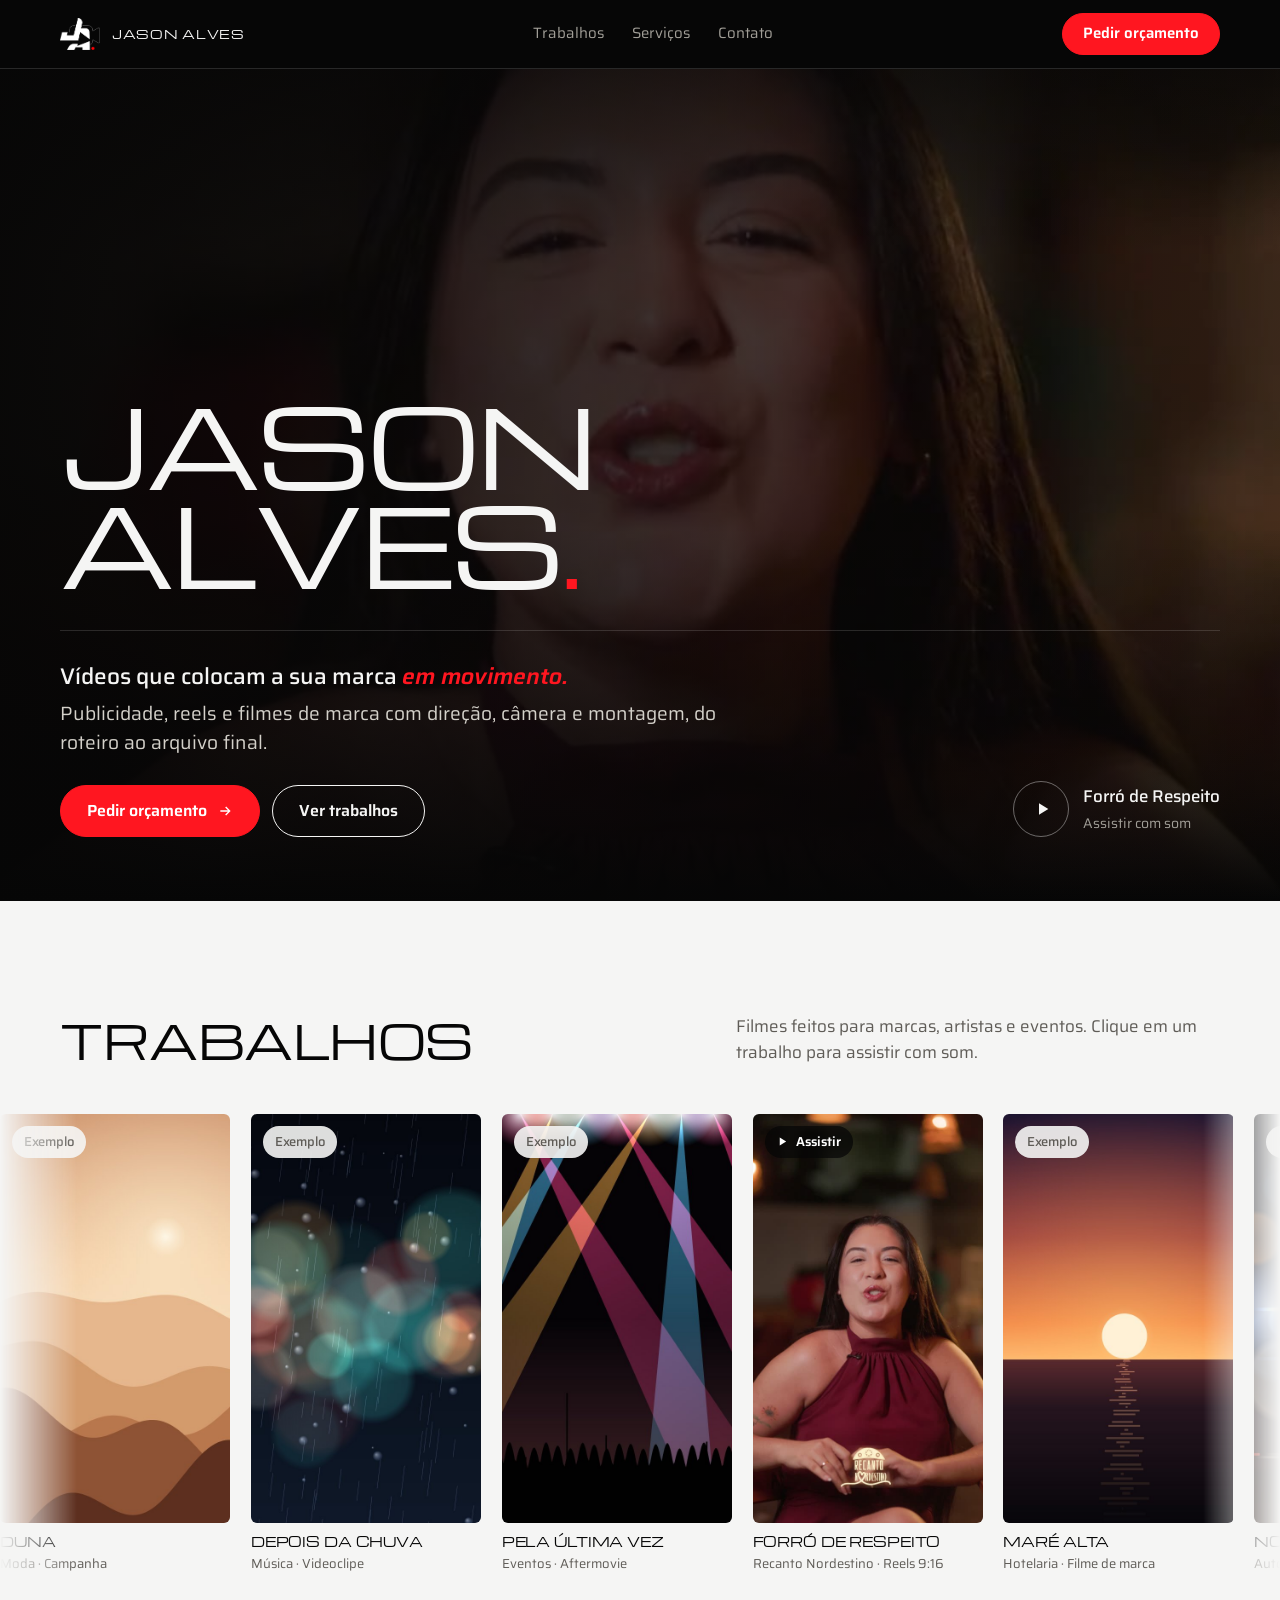
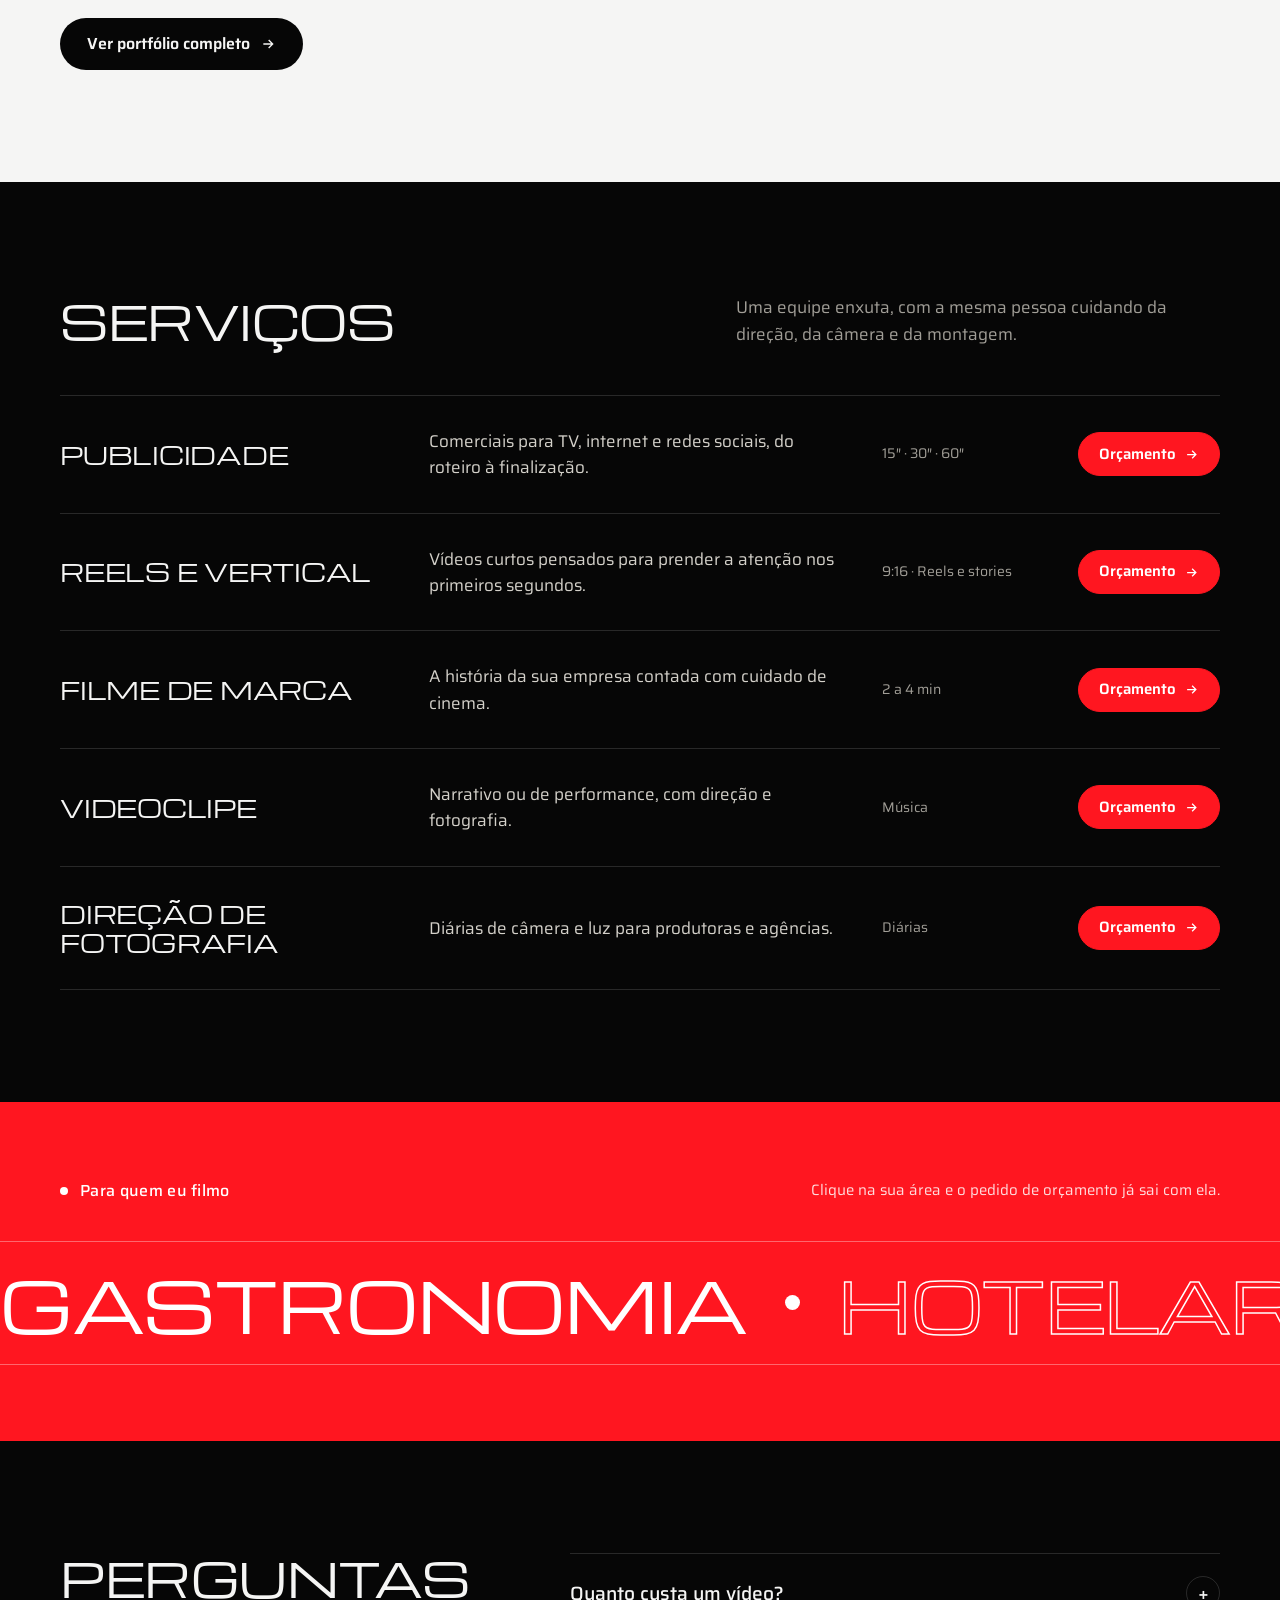
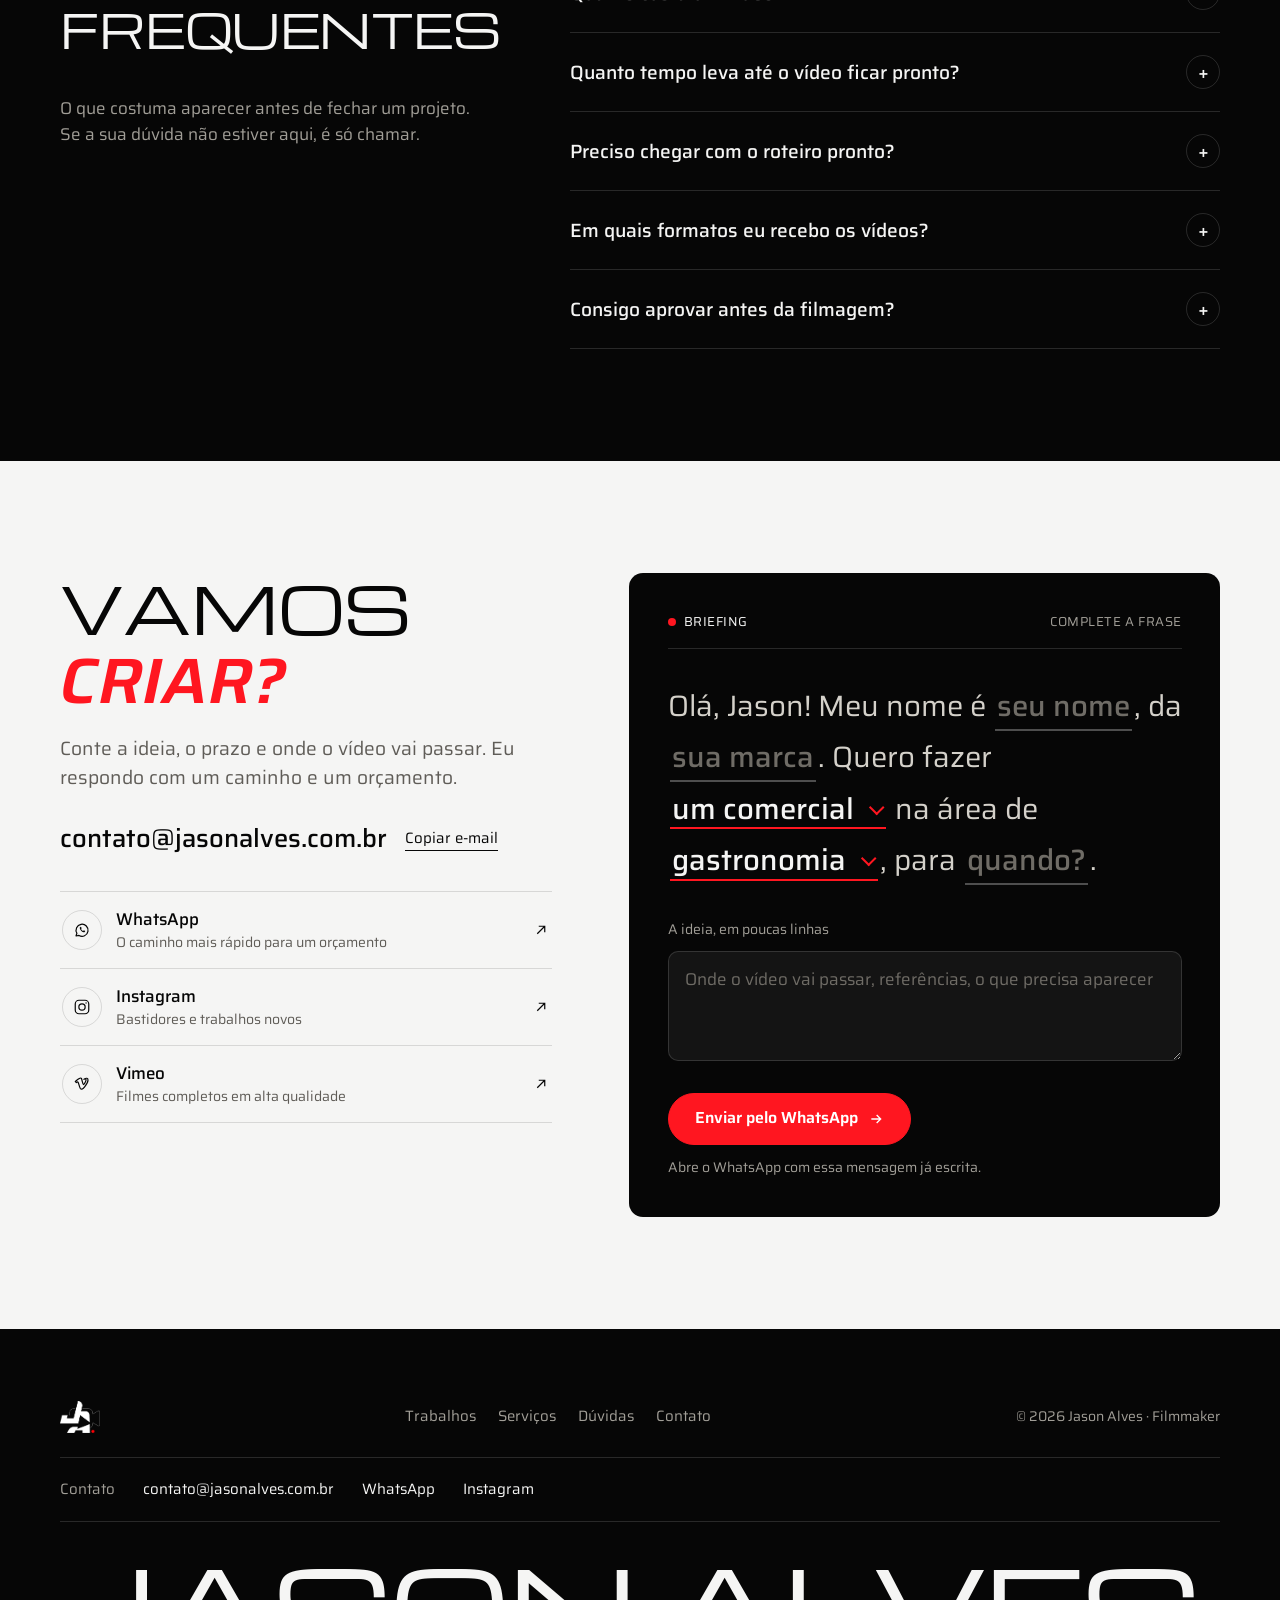
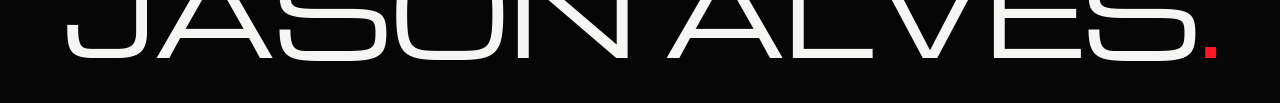
==== commit 7e316a2f: "Atualiza /segundo: sem Como funciona e com uma linha só de trabalhos Co-Authored-By: Claude Opus 5.5" ====
--- a/segundo/index.html
+++ b/segundo/index.html
@@ -23,7 +23,7 @@
   <div class="wrap">
     <a class="brand" href="/segundo" aria-label="Jason Alves, início"><img src="/segundo/media/logo-light.png" alt="" width="40" height="32"><span>Jason Alves</span></a>
     <nav class="menu" aria-label="Principal">
-      <a href="/segundo/trabalhos">Trabalhos</a><a href="/segundo/#servicos">Serviços</a><a href="/segundo/#processo">Como funciona</a><a href="/segundo/#contato">Contato</a>
+      <a href="/segundo/trabalhos">Trabalhos</a><a href="/segundo/#servicos">Serviços</a><a href="/segundo/#contato">Contato</a>
     </nav>
     <a class="btn btn-red fx" href="/segundo/#contato">Pedir orçamento</a>
   </div>
@@ -59,7 +59,6 @@
   </div>
   <div class="reel-rows">
     <div class="reel-row" data-reel-row><div class="reel-track"></div></div>
-    <div class="reel-row" data-reel-row><div class="reel-track"></div></div>
   </div>
   <div class="wrap reels-more">
     <a class="btn btn-dark" href="/segundo/trabalhos">Ver portfólio completo
@@ -83,19 +82,6 @@
   </div>
 </section>
 
-<section id="processo">
-  <div class="wrap">
-    <div class="sec-head">
-      <h2>Como funciona</h2>
-      <p>Três etapas, com a sua aprovação antes de cada uma começar.</p>
-    </div>
-    <ol class="steps">
-      <li><span class="n">01</span><h3>Pré-produção</h3><p>Roteiro, decupagem, referências de luz e cor, locação e elenco. Você aprova cada quadro antes de a câmera ligar.</p></li>
-      <li><span class="n">02</span><h3>Filmagem</h3><p>Câmera de cinema, luz desenhada para cada cena e uma equipe pequena, para todo mundo ficar à vontade na frente da lente.</p></li>
-      <li><span class="n">03</span><h3>Pós-produção</h3><p>Montagem, cor, som e trilha. Entrega em todos os formatos da campanha, do cinema ao story.</p></li>
-    </ol>
-  </div>
-</section>
 
 <section class="band" aria-labelledby="band-t">
   <div class="wrap band-head">
@@ -175,7 +161,7 @@
   <div class="wrap">
     <div class="foot-top">
       <img src="/segundo/media/logo-light.png" alt="Jason Alves" width="40" height="32">
-      <nav aria-label="Rodapé"><a href="/segundo/trabalhos">Trabalhos</a><a href="/segundo/#servicos">Serviços</a><a href="/segundo/#processo">Como funciona</a><a href="/segundo/#duvidas">Dúvidas</a><a href="/segundo/#contato">Contato</a></nav>
+      <nav aria-label="Rodapé"><a href="/segundo/trabalhos">Trabalhos</a><a href="/segundo/#servicos">Serviços</a><a href="/segundo/#duvidas">Dúvidas</a><a href="/segundo/#contato">Contato</a></nav>
       <small>© <span id="year">2026</span> Jason Alves · Filmmaker</small>
     </div>
     <div class="foot-contact">
--- a/segundo/assets/site.css
+++ b/segundo/assets/site.css
@@ -105,14 +105,6 @@
 .fx.in{color:var(--red)}
 .btn-red.fx:hover{background:var(--red)}
 @media (prefers-reduced-motion:reduce){.fx::before{transition:none}}
-
-/* Process */
-.steps{display:grid;grid-template-columns:repeat(3,minmax(0,1fr));gap:clamp(20px,3vw,40px);list-style:none;margin:0;padding:0;counter-reset:step}
-.steps li{border-top:2px solid var(--ink);padding-top:22px}
-.steps .n{display:block;font-family:var(--f-display);font-size:14px;color:var(--red);margin-bottom:14px}
-.steps h3{font-size:clamp(18px,1.7vw,22px);margin-bottom:12px}
-.steps p{margin:0;color:var(--stone)}
-@media (max-width:820px){.steps{grid-template-columns:1fr}}
 
 /* Segments band */
 .band{background:var(--red);color:#fff;overflow:hidden;padding-block:clamp(48px,6vw,80px)}
@@ -227,12 +219,12 @@
 .reels-home{overflow:hidden}
 .reel-rows{display:grid;gap:clamp(14px,1.6vw,22px)}
 .reel-row{overflow:hidden;-webkit-mask:linear-gradient(90deg,transparent,#000 6%,#000 94%,transparent);mask:linear-gradient(90deg,transparent,#000 6%,#000 94%,transparent)}
-.reel-track{display:flex;width:max-content;animation:reel-run 36s linear infinite}
+.reel-track{display:flex;width:max-content;animation:reel-run 72s linear infinite}
 .reel-row.rev .reel-track{animation-direction:reverse;animation-duration:42s}
 .reel-row:hover .reel-track,.reel-row:focus-within .reel-track{animation-play-state:paused}
 @keyframes reel-run{to{transform:translateX(-50%)}}
 .reel-set{display:flex;gap:clamp(14px,1.6vw,22px);margin:0;padding:0 clamp(14px,1.6vw,22px) 0 0;list-style:none}
-.reel-set .work{width:clamp(150px,15vw,220px);flex:none;gap:10px}
+.reel-set .work{width:clamp(170px,18vw,260px);flex:none;gap:10px}
 .reel-set .work-media{aspect-ratio:9/16}
 .reel-set .work-info h3{font-size:13px}
 .reel-set .work-info p{font-size:13px}
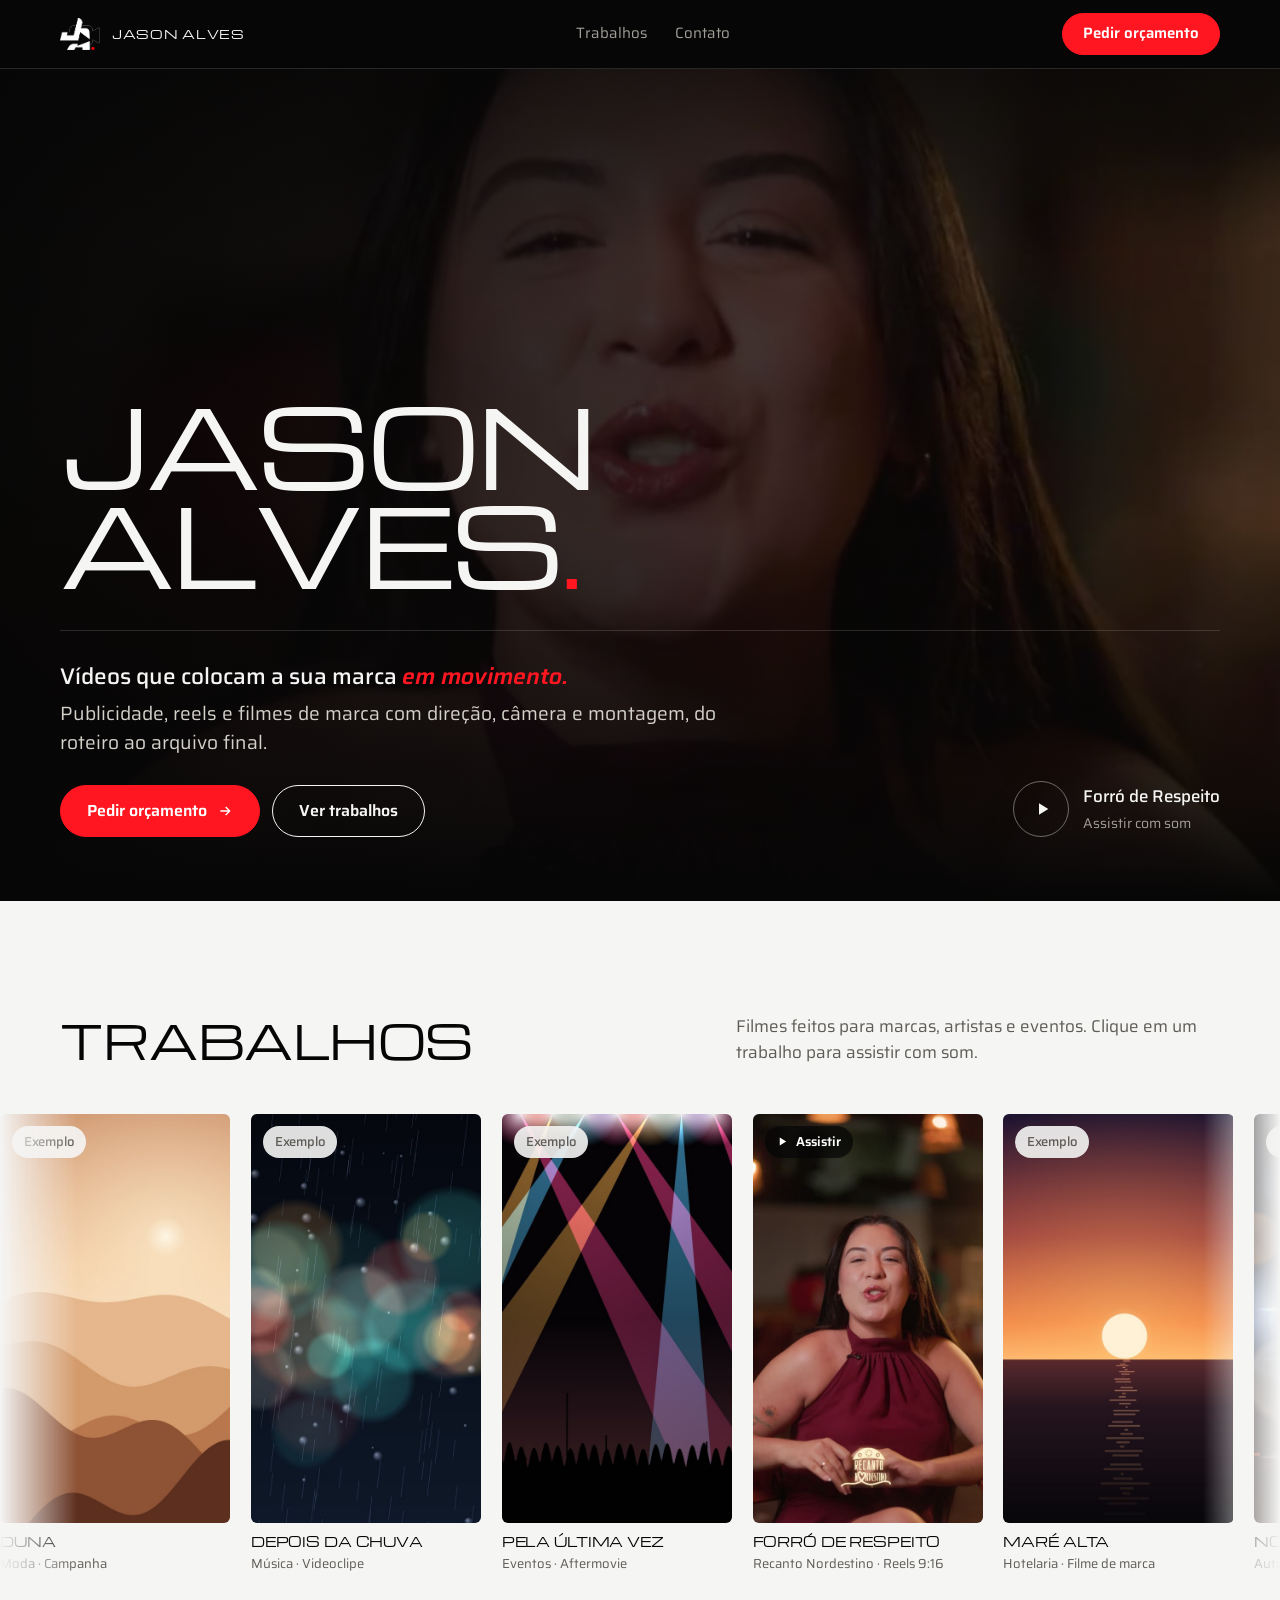
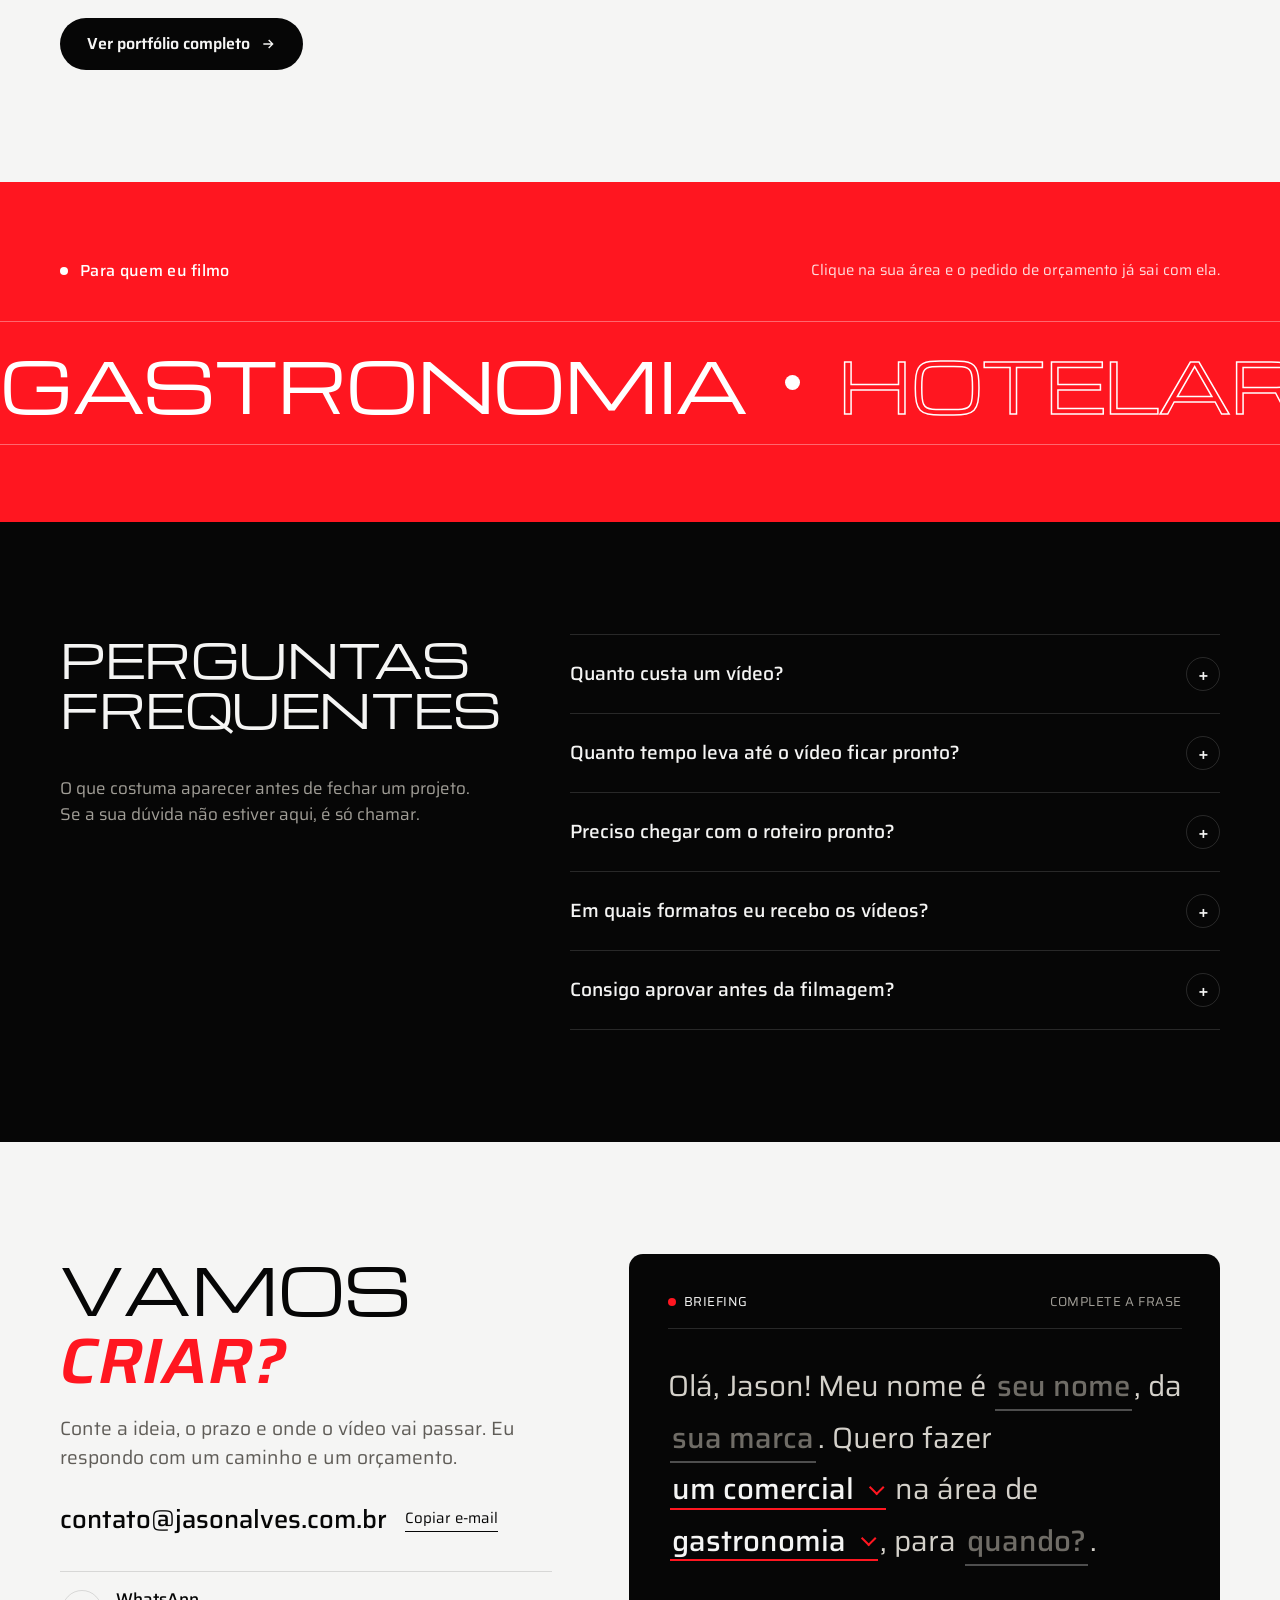
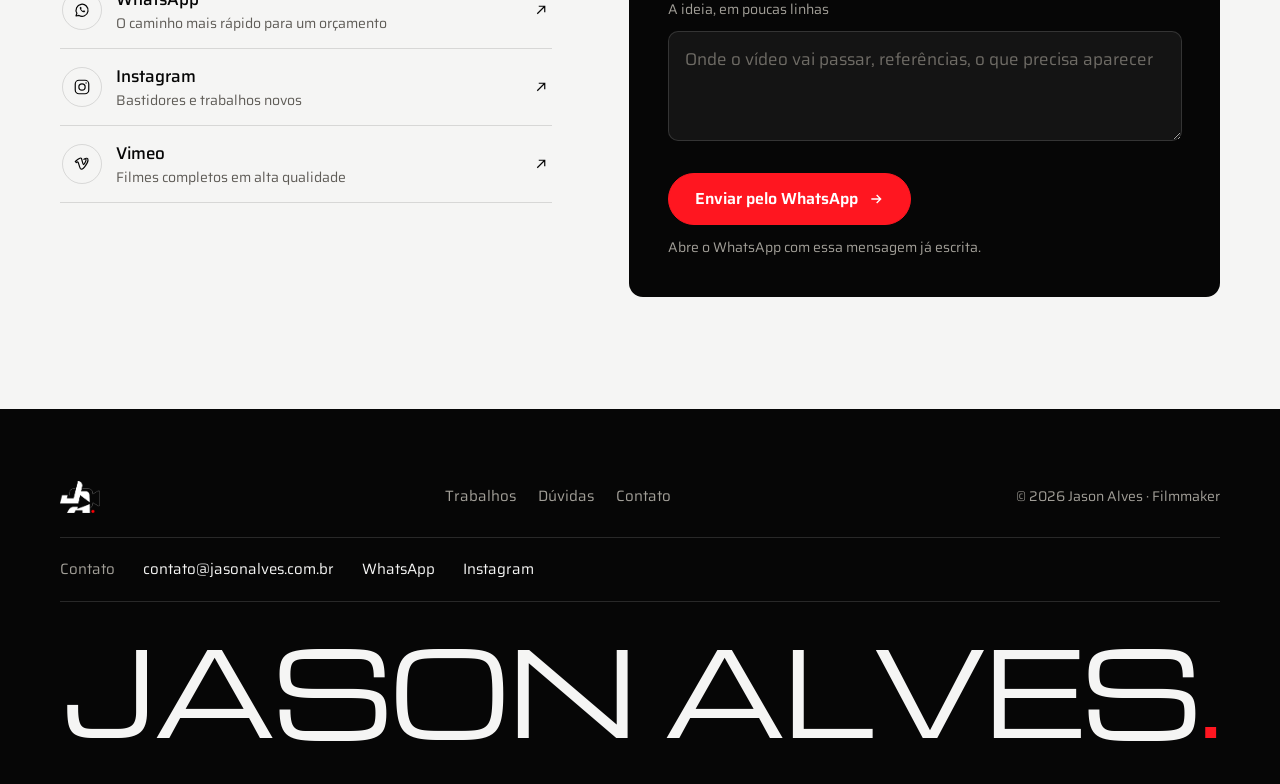
==== commit 848799ca: "Atualiza /segundo: sem a seção de Serviços Co-Authored-By: Claude Opus 5.5 <noreply@anthropic.com> C" ====
--- a/segundo/index.html
+++ b/segundo/index.html
@@ -23,7 +23,7 @@
   <div class="wrap">
     <a class="brand" href="/segundo" aria-label="Jason Alves, início"><img src="/segundo/media/logo-light.png" alt="" width="40" height="32"><span>Jason Alves</span></a>
     <nav class="menu" aria-label="Principal">
-      <a href="/segundo/trabalhos">Trabalhos</a><a href="/segundo/#servicos">Serviços</a><a href="/segundo/#contato">Contato</a>
+      <a href="/segundo/trabalhos">Trabalhos</a><a href="/segundo/#contato">Contato</a>
     </nav>
     <a class="btn btn-red fx" href="/segundo/#contato">Pedir orçamento</a>
   </div>
@@ -66,21 +66,6 @@
   </div>
 </section>
 
-<section class="dark" id="servicos">
-  <div class="wrap">
-    <div class="sec-head">
-      <h2>Serviços</h2>
-      <p>Uma equipe enxuta, com a mesma pessoa cuidando da direção, da câmera e da montagem.</p>
-    </div>
-    <ul class="svc">
-      <li><h3>Publicidade</h3><p>Comerciais para TV, internet e redes sociais, do roteiro à finalização.</p><span>15″ · 30″ · 60″</span><a class="ask fx" href="#contato" data-tipo="Publicidade">Orçamento<svg viewBox="0 0 24 24" fill="none" stroke="currentColor" stroke-width="2" aria-hidden="true"><path d="M5 12h14M13 6l6 6-6 6"/></svg></a></li>
-      <li><h3>Reels e vertical</h3><p>Vídeos curtos pensados para prender a atenção nos primeiros segundos.</p><span>9:16 · Reels e stories</span><a class="ask fx" href="#contato" data-tipo="Reels">Orçamento<svg viewBox="0 0 24 24" fill="none" stroke="currentColor" stroke-width="2" aria-hidden="true"><path d="M5 12h14M13 6l6 6-6 6"/></svg></a></li>
-      <li><h3>Filme de marca</h3><p>A história da sua empresa contada com cuidado de cinema.</p><span>2 a 4 min</span><a class="ask fx" href="#contato" data-tipo="Filme de marca">Orçamento<svg viewBox="0 0 24 24" fill="none" stroke="currentColor" stroke-width="2" aria-hidden="true"><path d="M5 12h14M13 6l6 6-6 6"/></svg></a></li>
-      <li><h3>Videoclipe</h3><p>Narrativo ou de performance, com direção e fotografia.</p><span>Música</span><a class="ask fx" href="#contato" data-tipo="Videoclipe">Orçamento<svg viewBox="0 0 24 24" fill="none" stroke="currentColor" stroke-width="2" aria-hidden="true"><path d="M5 12h14M13 6l6 6-6 6"/></svg></a></li>
-      <li><h3>Direção de fotografia</h3><p>Diárias de câmera e luz para produtoras e agências.</p><span>Diárias</span><a class="ask fx" href="#contato" data-tipo="Direção de fotografia">Orçamento<svg viewBox="0 0 24 24" fill="none" stroke="currentColor" stroke-width="2" aria-hidden="true"><path d="M5 12h14M13 6l6 6-6 6"/></svg></a></li>
-    </ul>
-  </div>
-</section>
 
 
 <section class="band" aria-labelledby="band-t">
@@ -161,7 +146,7 @@
   <div class="wrap">
     <div class="foot-top">
       <img src="/segundo/media/logo-light.png" alt="Jason Alves" width="40" height="32">
-      <nav aria-label="Rodapé"><a href="/segundo/trabalhos">Trabalhos</a><a href="/segundo/#servicos">Serviços</a><a href="/segundo/#duvidas">Dúvidas</a><a href="/segundo/#contato">Contato</a></nav>
+      <nav aria-label="Rodapé"><a href="/segundo/trabalhos">Trabalhos</a><a href="/segundo/#duvidas">Dúvidas</a><a href="/segundo/#contato">Contato</a></nav>
       <small>© <span id="year">2026</span> Jason Alves · Filmmaker</small>
     </div>
     <div class="foot-contact">
